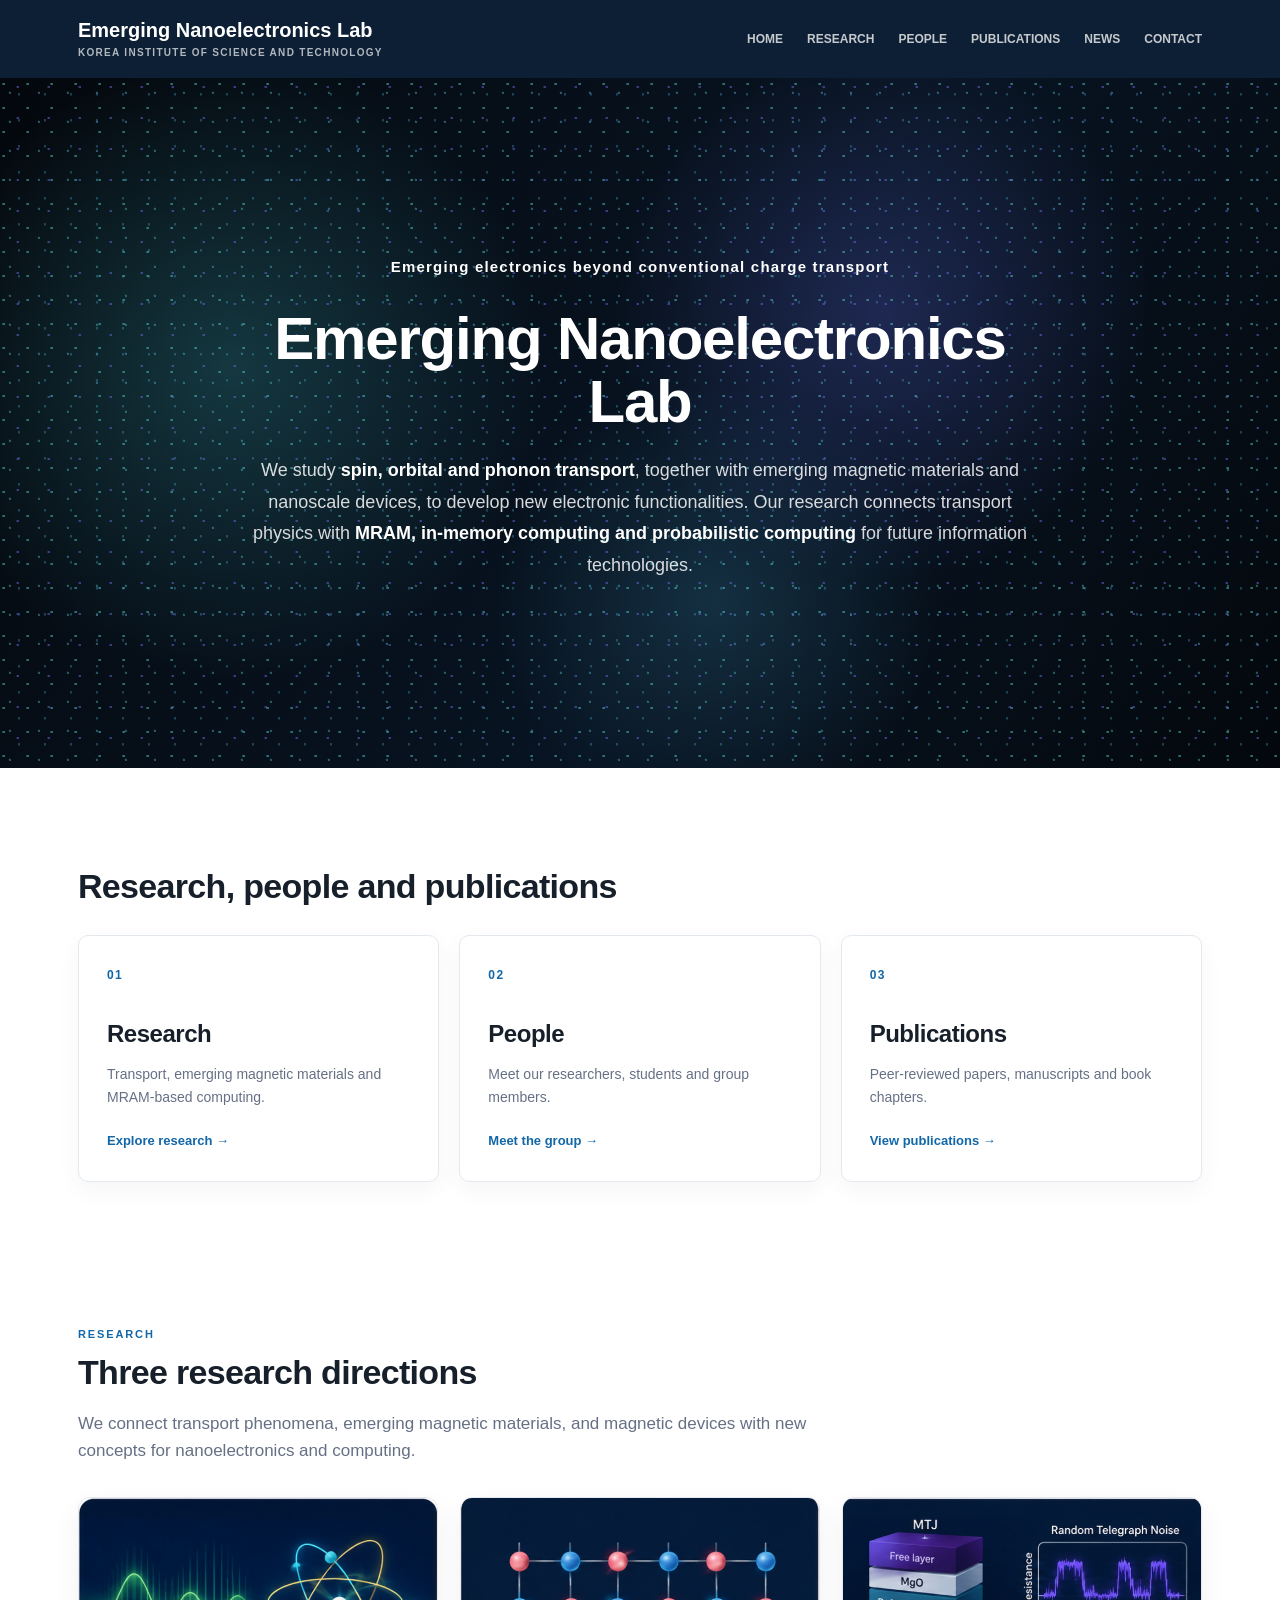
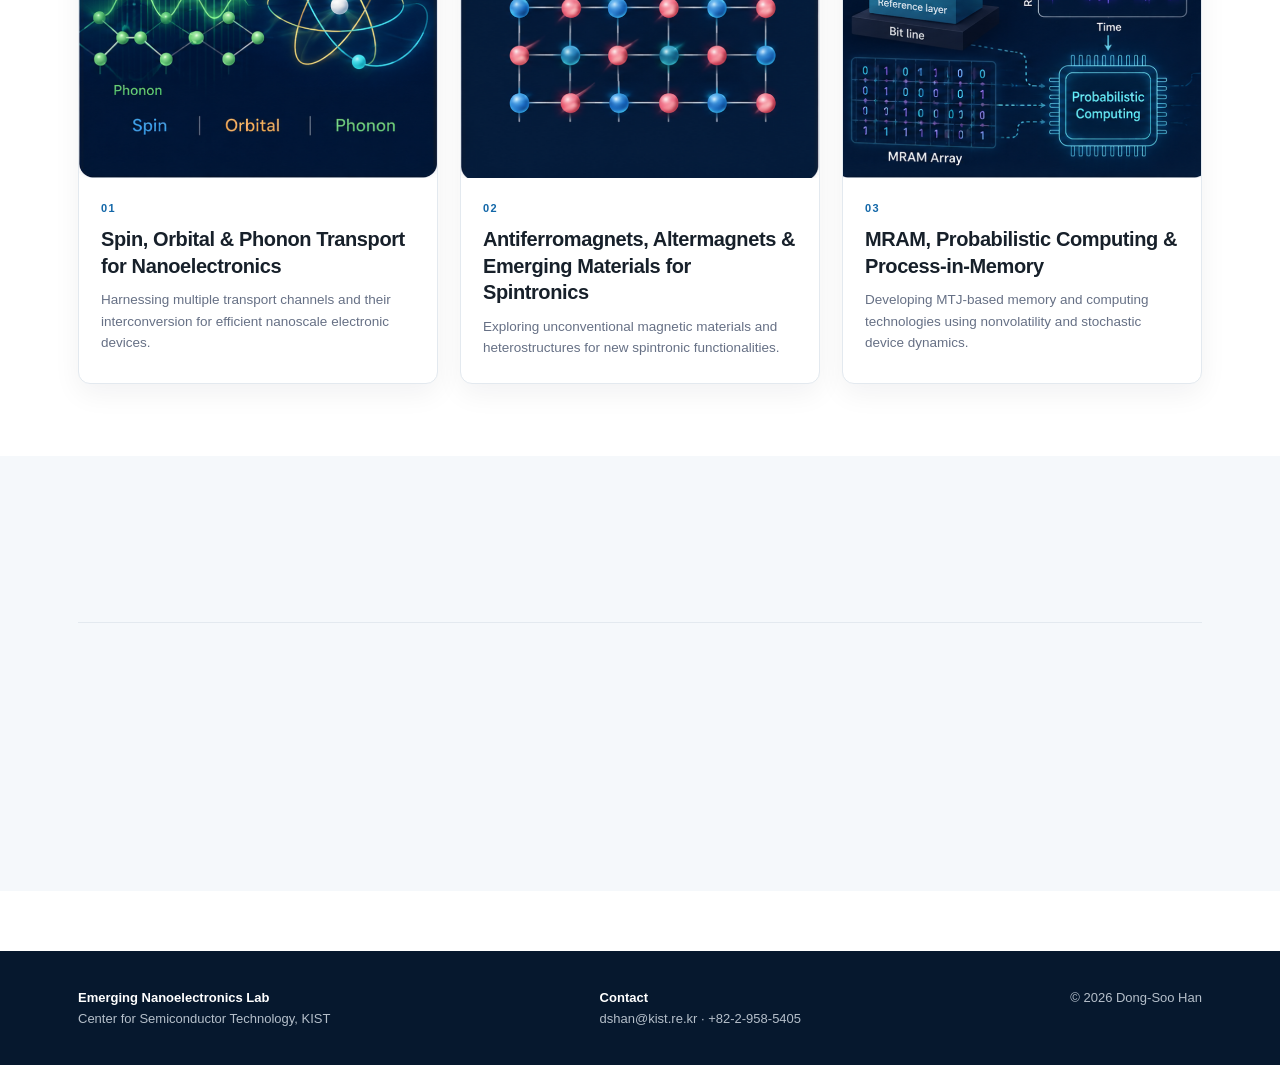
==== index.html @ 276eebc3 "update" ====
<!doctype html>
<html lang="en">

<head>
  <meta charset="utf-8">
  <meta name="viewport" content="width=device-width, initial-scale=1">

  <title>Emerging Nanoelectronics Lab | KIST</title>

  <link rel="stylesheet" href="./style.css">

  <style>
    .research-highlights {
      background: #ffffff;
    }

    .research-highlight-grid {
      display: grid;
      grid-template-columns: repeat(3, minmax(0, 1fr));
      gap: 22px;
      margin-top: 32px;
    }

    .research-highlight-card {
      display: block;
      overflow: hidden;
      color: inherit;
      text-decoration: none;
      background: #ffffff;
      border: 1px solid var(--line, #e3e9ef);
      border-radius: 12px;
      box-shadow: 0 10px 28px rgba(15, 23, 42, .055);
      transition:
        transform .25s ease,
        box-shadow .25s ease;
    }

    .research-highlight-card:hover {
      transform: translateY(-5px);
      box-shadow: 0 16px 34px rgba(15, 23, 42, .09);
    }

    .research-highlight-card img {
      display: block;
      width: 100%;
      aspect-ratio: 1.28 / 1;
      object-fit: cover;
      background: #0d2946;
    }

    .research-highlight-body {
      padding: 22px 22px 24px;
    }

    .research-highlight-number {
      margin-bottom: 9px;
      color: var(--blue, #1267a8);
      font-size: 11px;
      font-weight: 900;
      letter-spacing: .12em;
    }

    .research-highlight-body h3 {
      margin: 0 0 10px;
      font-size: 20px;
      line-height: 1.32;
    }

    .research-highlight-body p {
      margin: 0;
      color: var(--muted, #667085);
      font-size: 13.5px;
      line-height: 1.6;
    }

    @media (max-width: 900px) {
      .research-highlight-grid {
        grid-template-columns: 1fr;
      }

      .research-highlight-card img {
        aspect-ratio: 1.7 / 1;
      }
    }
  </style>

</head>

<body>

<header class="site-header">
  <nav class="nav">
    <a class="brand" href="index.html">
      Emerging Nanoelectronics Lab
      <small>Korea Institute of Science and Technology</small>
    </a>

    <div class="menu">
      <a href="index.html">HOME</a>
      <a href="research.html">RESEARCH</a>
      <a href="people.html">PEOPLE</a>
      <a href="publications.html">PUBLICATIONS</a>
      <a href="news.html">NEWS</a>
      <a href="mailto:dshan@kist.re.kr">CONTACT</a>
    </div>
  </nav>
</header>

  <section class="home-hero">
    <div class="hero-particles"></div>

    <div class="hero-content reveal">
      <div class="hero-eyebrow">
        Emerging electronics beyond conventional charge transport
      </div>

      <h1>
        Emerging Nanoelectronics Lab
      </h1>

      <p class="hero-intro">
        We study <strong>spin, orbital and phonon transport</strong>,
        together with emerging magnetic materials and nanoscale devices,
        to develop new electronic functionalities.
        Our research connects transport physics with
        <strong>MRAM, in-memory computing and probabilistic computing</strong>
        for future information technologies.
      </p>
    </div>
  </section>

  <section class="quick-links">
    <div class="container section">

      <div class="kicker reveal">
        Explore the Lab
      </div>

      <h2 class="reveal">
        Research, people and publications
      </h2>

      <div class="quick-grid">

        <a class="quick-card reveal" href="research.html">
          <div class="quick-number">01</div>

          <h3>Research</h3>

          <p>
            Transport, emerging magnetic materials and MRAM-based computing.
          </p>

          <div class="quick-arrow">
            Explore research →
          </div>
        </a>

        <a class="quick-card reveal" href="people.html">
          <div class="quick-number">02</div>

          <h3>People</h3>

          <p>
            Meet our researchers, students and group members.
          </p>

          <div class="quick-arrow">
            Meet the group →
          </div>
        </a>

        <a class="quick-card reveal" href="publications.html">
          <div class="quick-number">03</div>

          <h3>Publications</h3>

          <p>
            Peer-reviewed papers, manuscripts and book chapters.
          </p>

          <div class="quick-arrow">
            View publications →
          </div>
        </a>

      </div>
    </div>
  </section>


  <!-- =========================================================
       Research Highlights
       ========================================================= -->

  <section class="research-highlights">

    <div class="container section">

      <div class="kicker reveal">
        Research
      </div>

      <h2 class="reveal">
        Three research directions
      </h2>

      <p class="lead reveal">
        We connect transport phenomena, emerging magnetic materials,
        and magnetic devices with new concepts for nanoelectronics and computing.
      </p>

      <div class="research-highlight-grid">

        <a
          class="research-highlight-card reveal"
          href="research.html#transport"
        >
          <img
            src="./Images/Research/transport.png"
            alt="Spin, orbital and phonon transport for nanoelectronics"
          >

          <div class="research-highlight-body">
            <div class="research-highlight-number">01</div>

            <h3>
              Spin, Orbital & Phonon Transport for Nanoelectronics
            </h3>

            <p>
              Harnessing multiple transport channels and their interconversion
              for efficient nanoscale electronic devices.
            </p>
          </div>
        </a>

        <a
          class="research-highlight-card reveal"
          href="research.html#materials"
        >
          <img
            src="./Images/Research/emerging_materials.png"
            alt="Antiferromagnets, altermagnets and emerging materials for spintronics"
          >

          <div class="research-highlight-body">
            <div class="research-highlight-number">02</div>

            <h3>
              Antiferromagnets, Altermagnets & Emerging Materials for Spintronics
            </h3>

            <p>
              Exploring unconventional magnetic materials and heterostructures
              for new spintronic functionalities.
            </p>
          </div>
        </a>

        <a
          class="research-highlight-card reveal"
          href="research.html#computing"
        >
          <img
            src="./Images/Research/mram_computing.png"
            alt="MRAM, probabilistic computing and process-in-memory"
          >

          <div class="research-highlight-body">
            <div class="research-highlight-number">03</div>

            <h3>
              MRAM, Probabilistic Computing & Process-in-Memory
            </h3>

            <p>
              Developing MTJ-based memory and computing technologies
              using nonvolatility and stochastic device dynamics.
            </p>
          </div>
        </a>

      </div>

    </div>

  </section>


  <section class="news-section">
    <div class="container section">

      <div class="kicker reveal">
        News
      </div>

      <h2 class="reveal">
        Latest updates
      </h2>

      <div class="news-list">

        <article class="news-item reveal">
          <div class="news-date">2026</div>

          <div>
            <h3 class="news-title">
              Emerging Nanoelectronics Lab website launched
            </h3>

            <div class="news-text">
              A new website for our research group is now online.
            </div>
          </div>
        </article>

        <article class="news-item reveal">
          <div class="news-date">ADD DATE</div>

          <div>
            <h3 class="news-title">
              Add your latest publication or group news here
            </h3>

            <div class="news-text">
              This section can be updated manually as new papers,
              awards or group activities are announced.
            </div>
          </div>
        </article>

      </div>
    </div>
  </section>

<footer class="footer">
  <div class="footer-inner">
    <div>
      <strong>Emerging Nanoelectronics Lab</strong><br>
      Center for Semiconductor Technology, KIST
    </div>

    <div>
      <strong>Contact</strong><br>
      dshan@kist.re.kr · +82-2-958-5405
    </div>

    <div>© 2026 Dong-Soo Han</div>
  </div>
</footer>

<script>
  const revealElements = document.querySelectorAll(".reveal");

  const revealObserver = new IntersectionObserver(
    function(entries, observer) {
      entries.forEach(function(entry) {
        if (entry.isIntersecting) {
          entry.target.classList.add("is-visible");
          observer.unobserve(entry.target);
        }
      });
    },
    {
      threshold: 0.12,
      rootMargin: "0px 0px -45px 0px"
    }
  );

  revealElements.forEach(function(element) {
    revealObserver.observe(element);
  });
</script>

</body>
</html>
---- style.css ----
:root {
  --navy: #06182e;
  --navy2: #0c355f;
  --blue: #1267a8;
  --cyan: #6bc3cf;
  --ink: #17202a;
  --muted: #667085;
  --line: #e3e9ef;
  --soft: #f5f8fb;
  --panel: #0a1624;
  --panel2: #0d1d2e;
  --panel-line: rgba(255,255,255,.25);
  --max: 1180px;
}

* { box-sizing: border-box; }

html { scroll-behavior: smooth; }

body {
  margin: 0;
  font-family: Arial, Helvetica, sans-serif;
  color: var(--ink);
  background: #fff;
  line-height: 1.62;
}

a {
  color: inherit;
  text-decoration: none;
}

img {
  max-width: 100%;
}

.site-header {
  position: sticky;
  top: 0;
  z-index: 100;
  color: #fff;
  background: rgba(6,24,46,.97);
}

.nav {
  max-width: var(--max);
  min-height: 78px;
  margin: 0 auto;
  padding: 0 28px;
  display: flex;
  align-items: center;
  justify-content: space-between;
  gap: 30px;
}

.brand {
  font-size: 20px;
  font-weight: 800;
  line-height: 1.15;
}

.brand small {
  display: block;
  margin-top: 5px;
  font-size: 10px;
  font-weight: 600;
  letter-spacing: .13em;
  text-transform: uppercase;
  opacity: .68;
}

.menu {
  display: flex;
  gap: 24px;
  font-size: 12px;
  font-weight: 800;
}

.menu a {
  padding: 28px 0 24px;
  opacity: .76;
  border-bottom: 3px solid transparent;
}

.menu a:hover,
.menu a.active {
  opacity: 1;
  border-bottom-color: #fff;
}

.container {
  max-width: var(--max);
  margin: 0 auto;
  padding-left: 28px;
  padding-right: 28px;
}

.section {
  padding-top: 72px;
  padding-bottom: 72px;
}

.page-head {
  background: linear-gradient(115deg, #f8fafc, #edf5fa);
  border-bottom: 1px solid var(--line);
}

.page-head .container {
  padding-top: 45px;
  padding-bottom: 45px;
}

.page-head h1 {
  margin: 5px 0 0;
  font-size: 42px;
}

.breadcrumb {
  color: var(--muted);
  font-size: 12px;
}

.kicker {
  color: var(--blue);
  font-size: 11px;
  font-weight: 900;
  letter-spacing: .17em;
  text-transform: uppercase;
}

h1, h2, h3 {
  letter-spacing: -.02em;
}

h2 {
  margin: 8px 0 12px;
  font-size: 34px;
  line-height: 1.2;
}

.lead {
  max-width: 800px;
  color: var(--muted);
  font-size: 17px;
}

/* Home hero */
.home-hero {
  position: relative;
  min-height: 690px;
  overflow: hidden;
  display: flex;
  align-items: center;
  color: #fff;
  background:
    radial-gradient(circle at 18% 42%, rgba(66,183,189,.25), transparent 28%),
    radial-gradient(circle at 69% 34%, rgba(89,94,207,.28), transparent 27%),
    radial-gradient(circle at 56% 76%, rgba(63,146,180,.22), transparent 25%),
    linear-gradient(120deg, #04080d, #081422 58%, #04080d);
}

.hero-particles {
  position: absolute;
  inset: 0;
  opacity: .6;
  background-image:
    radial-gradient(circle at 15% 25%, rgba(87,218,213,.8) 0 1px, transparent 1.5px),
    radial-gradient(circle at 34% 51%, rgba(92,200,224,.65) 0 1px, transparent 1.5px),
    radial-gradient(circle at 57% 29%, rgba(115,117,255,.75) 0 1px, transparent 1.5px),
    radial-gradient(circle at 73% 63%, rgba(78,171,219,.55) 0 1px, transparent 1.5px);
  background-size: 24px 24px, 29px 29px, 31px 31px, 26px 26px;
}

.hero-content {
  position: relative;
  z-index: 2;
  max-width: 840px;
  margin: 0 auto;
  padding: 110px 28px 120px;
  text-align: center;
}

.hero-eyebrow {
  margin-bottom: 28px;
  font-size: 15px;
  font-weight: 700;
  letter-spacing: .08em;
}

.home-hero h1 {
  margin: 0 0 22px;
  font-size: 60px;
  line-height: 1.05;
}

.hero-intro {
  max-width: 780px;
  margin: 0 auto;
  color: rgba(255,255,255,.84);
  font-size: 18px;
  line-height: 1.75;
}

.hero-intro strong {
  color: #fff;
}

/* Quick links */
.quick-links {
  background: #fff;
}

.quick-grid {
  display: grid;
  grid-template-columns: repeat(3, minmax(0,1fr));
  gap: 20px;
  margin-top: 28px;
}

.quick-card {
  min-height: 200px;
  padding: 30px 28px;
  background: #fff;
  border: 1px solid var(--line);
  border-radius: 10px;
  box-shadow: 0 8px 24px rgba(15,23,42,.045);
  transition: transform .25s ease, box-shadow .25s ease, border-color .25s ease;
}

.quick-card:hover {
  transform: translateY(-5px);
  border-color: #cbd9e5;
  box-shadow: 0 14px 30px rgba(15,23,42,.08);
}

.quick-number {
  margin-bottom: 30px;
  color: var(--blue);
  font-size: 12px;
  font-weight: 900;
  letter-spacing: .12em;
}

.quick-card h3 {
  margin: 0 0 9px;
  font-size: 24px;
}

.quick-card p {
  margin: 0;
  color: var(--muted);
  font-size: 14px;
}

.quick-arrow {
  margin-top: 22px;
  color: var(--blue);
  font-size: 13px;
  font-weight: 800;
}

/* News */
.news-section {
  background: var(--soft);
}

.news-list {
  margin-top: 28px;
  border-top: 1px solid var(--line);
}

.news-item {
  padding: 22px 0;
  display: grid;
  grid-template-columns: 120px 1fr;
  gap: 24px;
  border-bottom: 1px solid var(--line);
}

.news-date {
  color: var(--blue);
  font-size: 12px;
  font-weight: 800;
}

.news-title {
  margin: 0;
  font-size: 17px;
  font-weight: 700;
}

.news-text {
  margin-top: 4px;
  color: var(--muted);
  font-size: 13px;
}

/* Reveal */
.reveal {
  opacity: 0;
  transform: translateY(30px);
  transition: opacity .7s ease, transform .7s ease;
}

.reveal.is-visible {
  opacity: 1;
  transform: translateY(0);
}

/* Research themes */
.research-overview {
  display: grid;
  grid-template-columns: repeat(3, minmax(0,1fr));
  gap: 22px;
  margin-top: 36px;
}

.research-theme {
  overflow: hidden;
  background: #fff;
  border: 1px solid var(--line);
  border-radius: 12px;
  box-shadow: 0 10px 28px rgba(15,23,42,.05);
}

.research-theme-visual {
  height: 190px;
  background: #0f2a46;
}

.research-theme-visual svg {
  width: 100%;
  height: 100%;
  display: block;
}

.research-theme-body {
  padding: 25px 24px 27px;
}

.research-theme-body h3 {
  margin: 4px 0 10px;
  font-size: 22px;
  line-height: 1.28;
}

.research-theme-body p {
  margin: 0;
  color: var(--muted);
  font-size: 14px;
}

.theme-points {
  margin-top: 17px;
  padding-left: 18px;
  color: #3f4c59;
  font-size: 13px;
}

.theme-points li + li {
  margin-top: 5px;
}

/* PI */
.pi {
  display: grid;
  grid-template-columns: 285px 1fr;
  gap: 52px;
  align-items: start;
}

.pi-photo {
  width: 285px;
  height: 356px;
  object-fit: cover;
  object-position: center top;
  border: 1px solid var(--line);
  border-radius: 7px;
  box-shadow: 0 12px 30px rgba(17,24,39,.08);
}

.pi h2 {
  margin-top: 4px;
  margin-bottom: 10px;
  font-size: 37px;
}

.pi-contact {
  color: var(--muted);
  font-size: 14px;
}

.profile-links {
  margin: 16px 0 24px;
  display: flex;
  flex-wrap: wrap;
  gap: 9px;
}

.profile-link {
  padding: 7px 11px;
  color: var(--blue);
  font-size: 12px;
  font-weight: 800;
  border: 1px solid #d7e1ea;
  border-radius: 6px;
}

.orcid-dot {
  display: inline-flex;
  width: 19px;
  height: 19px;
  margin-right: 6px;
  align-items: center;
  justify-content: center;
  color: #fff;
  font-size: 10px;
  background: #a6ce39;
  border-radius: 50%;
}

.cv-row {
  display: grid;
  grid-template-columns: 132px 1fr;
  gap: 15px;
  padding: 9px 0;
  font-size: 14px;
  border-bottom: 1px solid var(--line);
}

/* Members */
.members-dark {
  color: #fff;
  background: var(--panel);
}

.members-dark.alt {
  background: var(--panel2);
}

.members-dark .kicker {
  color: #81d0db;
}

.members-dark h2 {
  color: #fff;
}

.member-grid {
  display: grid;
  grid-template-columns: repeat(2, minmax(0,1fr));
  column-gap: 40px;
  row-gap: 0;
  margin-top: 24px;
}

.member-row {
  min-height: 240px;
  padding: 28px 0;
  display: grid;
  grid-template-columns: 132px 1fr;
  gap: 24px;
  align-items: start;
  border-top: 1px dotted var(--panel-line);
}

.member-photo {
  width: 120px;
  height: 120px;
  object-fit: cover;
  object-position: center top;
  background: #1d2834;
  border-radius: 50%;
}

.member-badge {
  display: inline-block;
  margin-bottom: 7px;
  padding: 3px 9px;
  color: #fff;
  font-size: 11px;
  font-weight: 800;
  background: #5d6670;
}

.member-name {
  margin: 0 0 5px;
  color: #fff;
  font-size: 21px;
}

.member-role {
  margin-bottom: 10px;
  color: #c7d5e1;
  font-size: 12.5px;
}

.member-history {
  margin-bottom: 10px;
  color: #b9c8d5;
  font-size: 11.8px;
  line-height: 1.5;
}

.member-history div + div {
  margin-top: 4px;
}

.member-email {
  margin-bottom: 9px;
  color: #fff;
  font-size: 12px;
  font-weight: 700;
  word-break: break-word;
}

.member-interest {
  color: #9fd0dc;
  font-size: 12.5px;
  line-height: 1.45;
}

/* Alumni */
.alumni-grid {
  display: grid;
  grid-template-columns: repeat(2, minmax(0,1fr));
  gap: 14px;
  margin-top: 24px;
}

.alumni-card {
  padding: 17px 18px;
  border: 1px solid var(--line);
  border-left: 4px solid var(--navy);
  border-radius: 6px;
}

.alumni-card h3 {
  margin: 0 0 5px;
  font-size: 17px;
}

.alumni-card p {
  margin: 2px 0;
  color: var(--muted);
  font-size: 12.5px;
}

/* Publications */
.pub-tabs {
  display: flex;
  flex-wrap: wrap;
  gap: 8px;
  margin: 24px 0;
}

.pub-tab {
  padding: 10px 14px;
  font-weight: 800;
  background: #fff;
  border: 1px solid #d4dfe8;
  border-radius: 6px;
  cursor: pointer;
}

.pub-tab.active {
  color: #fff;
  background: var(--navy);
}

.pub-panel {
  display: none;
}

.pub-panel.active {
  display: block;
}

.pub-shell {
  overflow: hidden;
  border: 1px solid var(--line);
  border-radius: 10px;
}

.pub-bar {
  padding: 12px 15px;
  display: flex;
  justify-content: space-between;
  gap: 20px;
  background: #f7f9fb;
  border-bottom: 1px solid var(--line);
}

.pub-frame {
  width: 100%;
  height: 1100px;
  border: 0;
}

/* Footer */
.footer {
  margin-top: 60px;
  color: #b5bfca;
  background: #06182e;
}

.footer-inner {
  max-width: var(--max);
  margin: 0 auto;
  padding: 36px 28px;
  display: flex;
  justify-content: space-between;
  flex-wrap: wrap;
  gap: 25px;
  font-size: 13px;
}

.footer strong {
  color: #fff;
}

@media (max-width: 950px) {
  .menu {
    display: none;
  }

  .quick-grid,
  .research-overview,
  .member-grid,
  .alumni-grid {
    grid-template-columns: 1fr;
  }

  .pi {
    grid-template-columns: 1fr;
  }
}

@media (max-width: 600px) {
  .home-hero h1 {
    font-size: 42px;
  }

  .hero-intro {
    font-size: 16px;
  }

  .news-item {
    grid-template-columns: 1fr;
    gap: 5px;
  }

  .member-row {
    grid-template-columns: 96px 1fr;
    gap: 18px;
  }

  .member-photo {
    width: 90px;
    height: 90px;
  }
}

@media (prefers-reduced-motion: reduce) {
  .reveal {
    opacity: 1;
    transform: none;
    transition: none;
  }
}
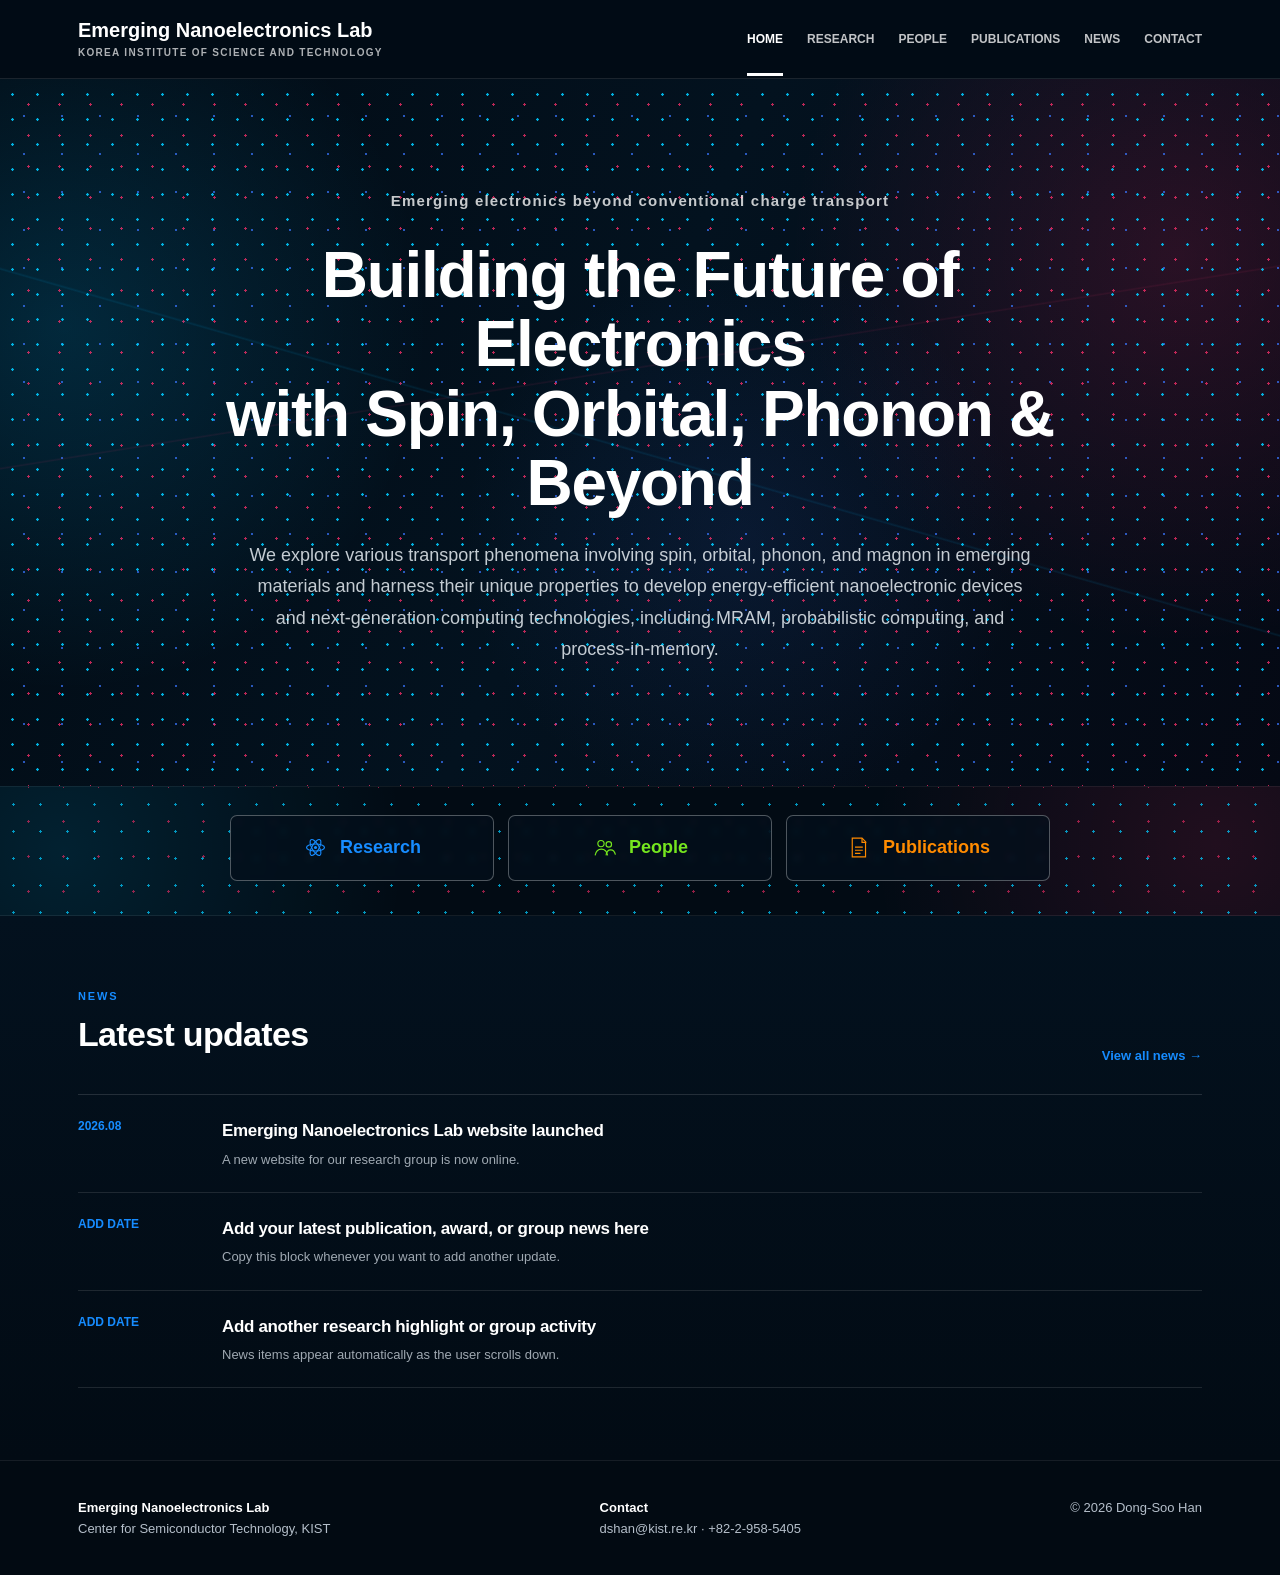
==== commit 51873eb0: "update" ====
--- a/index.html
+++ b/index.html
@@ -7,304 +7,911 @@
 
   <title>Emerging Nanoelectronics Lab | KIST</title>
 
-  <link rel="stylesheet" href="./style.css">
-
   <style>
-    .research-highlights {
+    :root {
+      --navy: #06182e;
+      --blue: #1267a8;
+      --green: #79c93e;
+      --orange: #f39a21;
+      --ink: #17202a;
+      --muted: #667085;
+      --line: #e3e9ef;
+      --soft: #f5f8fb;
+      --max: 1180px;
+    }
+
+    * {
+      box-sizing: border-box;
+    }
+
+    html {
+      scroll-behavior: smooth;
+    }
+
+    body {
+      margin: 0;
+      font-family: Arial, Helvetica, sans-serif;
+      color: var(--ink);
       background: #ffffff;
-    }
-
-    .research-highlight-grid {
+      line-height: 1.62;
+    }
+
+    a {
+      color: inherit;
+      text-decoration: none;
+    }
+
+    .container {
+      max-width: var(--max);
+      margin: 0 auto;
+      padding-left: 28px;
+      padding-right: 28px;
+    }
+
+    .section {
+      padding-top: 72px;
+      padding-bottom: 72px;
+    }
+
+    .kicker {
+      color: var(--blue);
+      font-size: 11px;
+      font-weight: 900;
+      letter-spacing: .17em;
+      text-transform: uppercase;
+    }
+
+    h1,
+    h2,
+    h3 {
+      letter-spacing: -.02em;
+    }
+
+    h2 {
+      margin: 8px 0 12px;
+      font-size: 34px;
+      line-height: 1.2;
+    }
+
+    /* =========================================================
+       Header
+       ========================================================= */
+
+    .site-header {
+      position: sticky;
+      top: 0;
+      z-index: 100;
+
+      color: #ffffff;
+      background: rgba(6, 24, 46, .97);
+      border-bottom: 1px solid rgba(255, 255, 255, .08);
+      backdrop-filter: blur(10px);
+    }
+
+    .nav {
+      max-width: var(--max);
+      min-height: 78px;
+      margin: 0 auto;
+      padding: 0 28px;
+
+      display: flex;
+      align-items: center;
+      justify-content: space-between;
+      gap: 30px;
+    }
+
+    .brand {
+      font-size: 20px;
+      font-weight: 800;
+      line-height: 1.15;
+    }
+
+    .brand small {
+      display: block;
+      margin-top: 5px;
+
+      font-size: 10px;
+      font-weight: 600;
+      letter-spacing: .13em;
+      text-transform: uppercase;
+      opacity: .68;
+    }
+
+    .menu {
+      display: flex;
+      gap: 24px;
+
+      font-size: 12px;
+      font-weight: 800;
+    }
+
+    .menu a {
+      padding: 28px 0 24px;
+
+      opacity: .76;
+      border-bottom: 3px solid transparent;
+    }
+
+    .menu a:hover,
+    .menu a.active {
+      opacity: 1;
+      border-bottom-color: #ffffff;
+    }
+
+    /* =========================================================
+       Hero
+       ========================================================= */
+
+    .home-hero {
+      position: relative;
+      min-height: 690px;
+      overflow: hidden;
+
+      display: flex;
+      align-items: center;
+
+      color: #ffffff;
+
+      background:
+        radial-gradient(
+          circle at 18% 42%,
+          rgba(66, 183, 189, .25),
+          transparent 28%
+        ),
+        radial-gradient(
+          circle at 69% 34%,
+          rgba(89, 94, 207, .28),
+          transparent 27%
+        ),
+        radial-gradient(
+          circle at 56% 76%,
+          rgba(63, 146, 180, .22),
+          transparent 25%
+        ),
+        linear-gradient(
+          120deg,
+          #04080d,
+          #081422 58%,
+          #04080d
+        );
+    }
+
+    .hero-particles {
+      position: absolute;
+      inset: 0;
+
+      opacity: .6;
+
+      background-image:
+        radial-gradient(
+          circle at 15% 25%,
+          rgba(87, 218, 213, .8) 0 1px,
+          transparent 1.5px
+        ),
+        radial-gradient(
+          circle at 34% 51%,
+          rgba(92, 200, 224, .65) 0 1px,
+          transparent 1.5px
+        ),
+        radial-gradient(
+          circle at 57% 29%,
+          rgba(115, 117, 255, .75) 0 1px,
+          transparent 1.5px
+        ),
+        radial-gradient(
+          circle at 73% 63%,
+          rgba(78, 171, 219, .55) 0 1px,
+          transparent 1.5px
+        );
+
+      background-size:
+        24px 24px,
+        29px 29px,
+        31px 31px,
+        26px 26px;
+    }
+
+    .hero-content {
+      position: relative;
+      z-index: 2;
+
+      max-width: 900px;
+      margin: 0 auto;
+      padding: 110px 28px 120px;
+
+      text-align: center;
+    }
+
+    .hero-eyebrow {
+      margin-bottom: 28px;
+
+      font-size: 15px;
+      font-weight: 700;
+      letter-spacing: .08em;
+    }
+
+    .home-hero h1 {
+      max-width: 900px;
+      margin: 0 auto 22px;
+
+      font-size: clamp(42px, 5vw, 64px);
+      line-height: 1.08;
+    }
+
+    .hero-intro {
+      max-width: 800px;
+      margin: 0 auto;
+
+      color: rgba(255, 255, 255, .84);
+
+      font-size: 18px;
+      line-height: 1.75;
+    }
+
+    .hero-intro strong {
+      color: #ffffff;
+    }
+
+    /* =========================================================
+       Research / People / Publications
+       ========================================================= */
+
+    .quick-links {
+      background: #ffffff;
+      padding: 30px 0;
+    }
+
+    .quick-grid {
       display: grid;
       grid-template-columns: repeat(3, minmax(0, 1fr));
-      gap: 22px;
-      margin-top: 32px;
-    }
-
-    .research-highlight-card {
-      display: block;
+      gap: 14px;
+    }
+
+    .quick-card {
+      min-height: 72px;
+      padding: 0 26px;
+
+      display: flex;
+      align-items: center;
+      justify-content: center;
+      gap: 12px;
+
+      background: #ffffff;
+      border: 1px solid var(--line);
+      border-radius: 7px;
+
+      font-size: 18px;
+      font-weight: 800;
+
+      transition:
+        transform .22s ease,
+        box-shadow .22s ease,
+        border-color .22s ease;
+    }
+
+    .quick-card:hover {
+      transform: translateY(-3px);
+      border-color: #c5d4e1;
+      box-shadow: 0 9px 22px rgba(15, 23, 42, .07);
+    }
+
+    .quick-icon {
+      width: 25px;
+      height: 25px;
+      flex: 0 0 auto;
+    }
+
+    .quick-card.research {
+      color: #1976d2;
+    }
+
+    .quick-card.people {
+      color: #62b526;
+    }
+
+    .quick-card.publications {
+      color: #ef8500;
+    }
+
+    /* =========================================================
+       News
+       ========================================================= */
+
+    .news-section {
+      background: var(--soft);
+    }
+
+    .news-head {
+      display: flex;
+      align-items: end;
+      justify-content: space-between;
+      gap: 24px;
+    }
+
+    .news-more {
+      color: var(--blue);
+
+      font-size: 13px;
+      font-weight: 800;
+    }
+
+    .news-list {
+      margin-top: 28px;
+
+      border-top: 1px solid var(--line);
+    }
+
+    .news-item {
+      padding: 22px 0;
+
+      display: grid;
+      grid-template-columns: 120px 1fr;
+      gap: 24px;
+
+      border-bottom: 1px solid var(--line);
+    }
+
+    .news-date {
+      color: var(--blue);
+
+      font-size: 12px;
+      font-weight: 800;
+    }
+
+    .news-title {
+      margin: 0;
+
+      font-size: 17px;
+      font-weight: 700;
+    }
+
+    .news-text {
+      margin-top: 4px;
+
+      color: var(--muted);
+      font-size: 13px;
+    }
+
+    /* =========================================================
+       Scroll reveal
+       ========================================================= */
+
+    .reveal {
+      opacity: 0;
+      transform: translateY(34px);
+
+      transition:
+        opacity .75s ease,
+        transform .75s cubic-bezier(.22, 1, .36, 1);
+    }
+
+    .reveal.is-visible {
+      opacity: 1;
+      transform: translateY(0);
+    }
+
+    .delay-1 {
+      transition-delay: .08s;
+    }
+
+    .delay-2 {
+      transition-delay: .16s;
+    }
+
+    .delay-3 {
+      transition-delay: .24s;
+    }
+
+    /* =========================================================
+       Footer
+       ========================================================= */
+
+    .footer {
+      color: #b5bfca;
+      background: #06182e;
+    }
+
+    .footer-inner {
+      max-width: var(--max);
+      margin: 0 auto;
+      padding: 36px 28px;
+
+      display: flex;
+      justify-content: space-between;
+      flex-wrap: wrap;
+      gap: 25px;
+
+      font-size: 13px;
+    }
+
+    .footer strong {
+      color: #ffffff;
+    }
+
+    /* =========================================================
+       Responsive
+       ========================================================= */
+
+    @media (max-width: 900px) {
+      .menu {
+        display: none;
+      }
+
+      .quick-grid {
+        grid-template-columns: repeat(3, minmax(0, 1fr));
+        gap: 8px;
+      }
+
+      .quick-card {
+        min-height: 62px;
+        padding: 0 8px;
+        gap: 7px;
+        font-size: 14px;
+      }
+
+      .quick-icon {
+        width: 20px;
+        height: 20px;
+      }
+    }
+
+    @media (max-width: 600px) {
+      .home-hero {
+        min-height: 640px;
+      }
+
+      .home-hero h1 {
+        font-size: 42px;
+      }
+
+      .hero-intro {
+        font-size: 16px;
+      }
+
+      .news-head {
+        align-items: start;
+        flex-direction: column;
+      }
+
+      .news-item {
+        grid-template-columns: 1fr;
+        gap: 5px;
+      }
+    }
+
+    @media (prefers-reduced-motion: reduce) {
+      .reveal {
+        opacity: 1;
+        transform: none;
+        transition: none;
+      }
+    }
+
+    /* =========================================================
+       Dark / cyber index palette
+       ========================================================= */
+
+    body {
+      background: #020b14;
+    }
+
+    .site-header {
+      background: rgba(2, 12, 22, .97);
+      border-bottom: 1px solid rgba(255, 255, 255, .10);
+    }
+
+    .home-hero {
+      min-height: 620px;
+      background:
+        radial-gradient(circle at 5% 35%, rgba(0, 188, 255, .16), transparent 28%),
+        radial-gradient(circle at 92% 25%, rgba(255, 40, 105, .15), transparent 30%),
+        radial-gradient(circle at 58% 65%, rgba(48, 88, 190, .13), transparent 32%),
+        linear-gradient(115deg, #020b14 0%, #03121f 48%, #050914 100%);
+    }
+
+    .hero-particles {
+      opacity: .95;
+      background-image:
+        radial-gradient(circle, rgba(0, 203, 255, .92) 0 1.25px, transparent 1.45px),
+        radial-gradient(circle, rgba(255, 48, 107, .78) 0 1.1px, transparent 1.35px),
+        radial-gradient(circle, rgba(57, 118, 255, .75) 0 1.05px, transparent 1.3px);
+      background-size:
+        25px 25px,
+        31px 31px,
+        38px 38px;
+      background-position:
+        0 3px,
+        13px 10px,
+        5px 18px;
+    }
+
+    .home-hero::after {
+      content: "";
+      position: absolute;
+      inset: 0;
+      pointer-events: none;
+      opacity: .48;
+      background:
+        linear-gradient(16deg, transparent 48%, rgba(0, 184, 255, .22) 48.15%, transparent 48.35%),
+        linear-gradient(-9deg, transparent 57%, rgba(255, 52, 112, .18) 57.15%, transparent 57.35%);
+    }
+
+    .hero-content {
+      z-index: 3;
+    }
+
+    .hero-eyebrow {
+      color: rgba(255, 255, 255, .78);
+    }
+
+    .hero-intro {
+      color: rgba(239, 245, 250, .82);
+    }
+
+    .quick-links {
+      position: relative;
       overflow: hidden;
-      color: inherit;
-      text-decoration: none;
-      background: #ffffff;
-      border: 1px solid var(--line, #e3e9ef);
-      border-radius: 12px;
-      box-shadow: 0 10px 28px rgba(15, 23, 42, .055);
-      transition:
-        transform .25s ease,
-        box-shadow .25s ease;
-    }
-
-    .research-highlight-card:hover {
-      transform: translateY(-5px);
-      box-shadow: 0 16px 34px rgba(15, 23, 42, .09);
-    }
-
-    .research-highlight-card img {
-      display: block;
-      width: 100%;
-      aspect-ratio: 1.28 / 1;
-      object-fit: cover;
-      background: #0d2946;
-    }
-
-    .research-highlight-body {
-      padding: 22px 22px 24px;
-    }
-
-    .research-highlight-number {
-      margin-bottom: 9px;
-      color: var(--blue, #1267a8);
-      font-size: 11px;
-      font-weight: 900;
-      letter-spacing: .12em;
-    }
-
-    .research-highlight-body h3 {
-      margin: 0 0 10px;
-      font-size: 20px;
-      line-height: 1.32;
-    }
-
-    .research-highlight-body p {
-      margin: 0;
-      color: var(--muted, #667085);
-      font-size: 13.5px;
-      line-height: 1.6;
-    }
-
-    @media (max-width: 900px) {
-      .research-highlight-grid {
-        grid-template-columns: 1fr;
-      }
-
-      .research-highlight-card img {
-        aspect-ratio: 1.7 / 1;
-      }
-    }
+      padding: 28px 0 34px;
+      background:
+        radial-gradient(circle at 5% 50%, rgba(0, 192, 255, .12), transparent 28%),
+        radial-gradient(circle at 95% 45%, rgba(255, 38, 100, .12), transparent 28%),
+        #020b14;
+      border-top: 1px solid rgba(255, 255, 255, .06);
+      border-bottom: 1px solid rgba(255, 255, 255, .07);
+    }
+
+    .quick-links::before {
+      content: "";
+      position: absolute;
+      inset: 0;
+      pointer-events: none;
+      opacity: .8;
+      background-image:
+        radial-gradient(circle, rgba(0, 203, 255, .9) 0 1px, transparent 1.25px),
+        radial-gradient(circle, rgba(255, 45, 105, .72) 0 1px, transparent 1.2px);
+      background-size: 27px 27px, 35px 35px;
+      background-position: 0 4px, 11px 17px;
+    }
+
+    .quick-grid {
+      position: relative;
+      z-index: 2;
+      max-width: 820px;
+      margin: 0 auto;
+    }
+
+    .quick-card {
+      min-height: 66px;
+      color: #ffffff;
+      background: rgba(3, 16, 28, .74);
+      border: 1px solid rgba(255, 255, 255, .30);
+      box-shadow: none;
+      backdrop-filter: blur(3px);
+    }
+
+    .quick-card:hover {
+      background: rgba(9, 31, 51, .92);
+      border-color: rgba(255, 255, 255, .52);
+      box-shadow: 0 9px 24px rgba(0, 0, 0, .24);
+    }
+
+    .quick-card.research {
+      color: #178cff;
+    }
+
+    .quick-card.people {
+      color: #75e61f;
+    }
+
+    .quick-card.publications {
+      color: #ff8b00;
+    }
+
+    .news-section {
+      color: #ffffff;
+      background:
+        linear-gradient(180deg, #03111e 0%, #020b14 100%);
+    }
+
+    .news-section h2,
+    .news-title {
+      color: #ffffff;
+    }
+
+    .news-section .kicker,
+    .news-more,
+    .news-date {
+      color: #168cff;
+    }
+
+    .news-list {
+      border-top-color: rgba(255, 255, 255, .13);
+    }
+
+    .news-item {
+      border-bottom-color: rgba(255, 255, 255, .11);
+    }
+
+    .news-text {
+      color: rgba(226, 235, 243, .70);
+    }
+
+    .footer {
+      border-top: 1px solid rgba(255, 255, 255, .08);
+      background: #020a12;
+    }
+
   </style>
-
 </head>
 
 <body>
 
-<header class="site-header">
-  <nav class="nav">
-    <a class="brand" href="index.html">
-      Emerging Nanoelectronics Lab
-      <small>Korea Institute of Science and Technology</small>
-    </a>
-
-    <div class="menu">
-      <a href="index.html">HOME</a>
-      <a href="research.html">RESEARCH</a>
-      <a href="people.html">PEOPLE</a>
-      <a href="publications.html">PUBLICATIONS</a>
-      <a href="news.html">NEWS</a>
-      <a href="mailto:dshan@kist.re.kr">CONTACT</a>
-    </div>
-  </nav>
-</header>
+  <!-- =======================================================
+       Header
+       ======================================================= -->
+
+  <header class="site-header">
+
+    <nav class="nav">
+
+      <a
+        class="brand"
+        href="index.html"
+      >
+        Emerging Nanoelectronics Lab
+
+        <small>
+          Korea Institute of Science and Technology
+        </small>
+      </a>
+
+      <div class="menu">
+
+        <a
+          class="active"
+          href="index.html"
+        >
+          HOME
+        </a>
+
+        <a href="research.html">
+          RESEARCH
+        </a>
+
+        <a href="people.html">
+          PEOPLE
+        </a>
+
+        <a href="publications.html">
+          PUBLICATIONS
+        </a>
+
+        <a href="news.html">
+          NEWS
+        </a>
+
+        <a href="mailto:dshan@kist.re.kr">
+          CONTACT
+        </a>
+
+      </div>
+
+    </nav>
+
+  </header>
+
+  <!-- =======================================================
+       Hero
+       ======================================================= -->
 
   <section class="home-hero">
+
     <div class="hero-particles"></div>
 
     <div class="hero-content reveal">
+
       <div class="hero-eyebrow">
         Emerging electronics beyond conventional charge transport
       </div>
 
       <h1>
-        Emerging Nanoelectronics Lab
+        Building the Future of Electronics<br>
+        with Spin, Orbital, Phonon & Beyond
       </h1>
 
       <p class="hero-intro">
-        We study <strong>spin, orbital and phonon transport</strong>,
-        together with emerging magnetic materials and nanoscale devices,
-        to develop new electronic functionalities.
-        Our research connects transport physics with
-        <strong>MRAM, in-memory computing and probabilistic computing</strong>
-        for future information technologies.
+        We explore various transport phenomena involving spin, orbital, phonon, and magnon
+        in emerging materials and harness their unique properties to develop energy-efficient
+        nanoelectronic devices and next-generation computing technologies,
+        including MRAM, probabilistic computing, and process-in-memory.
       </p>
+
     </div>
+
   </section>
 
+  <!-- =======================================================
+       Research / People / Publications
+       ======================================================= -->
+
   <section class="quick-links">
+
+    <div class="container">
+
+      <div class="quick-grid">
+
+        <a
+          class="quick-card research reveal delay-1"
+          href="research.html"
+          aria-label="Research"
+        >
+          <svg
+            class="quick-icon"
+            viewBox="0 0 64 64"
+            fill="none"
+            aria-hidden="true"
+          >
+            <ellipse
+              cx="32"
+              cy="32"
+              rx="23"
+              ry="9"
+              stroke="currentColor"
+              stroke-width="3"
+            />
+            <ellipse
+              cx="32"
+              cy="32"
+              rx="23"
+              ry="9"
+              transform="rotate(60 32 32)"
+              stroke="currentColor"
+              stroke-width="3"
+            />
+            <ellipse
+              cx="32"
+              cy="32"
+              rx="23"
+              ry="9"
+              transform="rotate(120 32 32)"
+              stroke="currentColor"
+              stroke-width="3"
+            />
+            <circle
+              cx="32"
+              cy="32"
+              r="4"
+              fill="currentColor"
+            />
+          </svg>
+
+          <span>
+            Research
+          </span>
+        </a>
+
+        <a
+          class="quick-card people reveal delay-2"
+          href="people.html"
+          aria-label="People"
+        >
+          <svg
+            class="quick-icon"
+            viewBox="0 0 64 64"
+            fill="none"
+            aria-hidden="true"
+          >
+            <circle
+              cx="23"
+              cy="22"
+              r="8"
+              stroke="currentColor"
+              stroke-width="3"
+            />
+            <circle
+              cx="43"
+              cy="24"
+              r="7"
+              stroke="currentColor"
+              stroke-width="3"
+            />
+            <path
+              d="M8 52c2-11 8-16 16-16s14 5 16 16"
+              stroke="currentColor"
+              stroke-width="3"
+            />
+            <path
+              d="M36 52c1-9 6-14 12-14s10 4 12 12"
+              stroke="currentColor"
+              stroke-width="3"
+            />
+          </svg>
+
+          <span>
+            People
+          </span>
+        </a>
+
+        <a
+          class="quick-card publications reveal delay-3"
+          href="publications.html"
+          aria-label="Publications"
+        >
+          <svg
+            class="quick-icon"
+            viewBox="0 0 64 64"
+            fill="none"
+            aria-hidden="true"
+          >
+            <path
+              d="M16 8h25l9 9v39H16z"
+              stroke="currentColor"
+              stroke-width="3"
+            />
+            <path
+              d="M41 8v11h11"
+              stroke="currentColor"
+              stroke-width="3"
+            />
+            <path
+              d="M23 31h20M23 39h20M23 47h14"
+              stroke="currentColor"
+              stroke-width="3"
+            />
+          </svg>
+
+          <span>
+            Publications
+          </span>
+        </a>
+
+      </div>
+
+    </div>
+
+  </section>
+
+  <!-- =======================================================
+       News
+       ======================================================= -->
+
+  <section class="news-section">
+
     <div class="container section">
 
-      <div class="kicker reveal">
-        Explore the Lab
+      <div class="news-head reveal">
+
+        <div>
+
+          <div class="kicker">
+            News
+          </div>
+
+          <h2>
+            Latest updates
+          </h2>
+
+        </div>
+
+        <a
+          class="news-more"
+          href="news.html"
+        >
+          View all news →
+        </a>
+
       </div>
 
-      <h2 class="reveal">
-        Research, people and publications
-      </h2>
-
-      <div class="quick-grid">
-
-        <a class="quick-card reveal" href="research.html">
-          <div class="quick-number">01</div>
-
-          <h3>Research</h3>
-
-          <p>
-            Transport, emerging magnetic materials and MRAM-based computing.
-          </p>
-
-          <div class="quick-arrow">
-            Explore research →
+      <div class="news-list">
+
+        <article class="news-item reveal">
+
+          <div class="news-date">
+            2026.08
           </div>
-        </a>
-
-        <a class="quick-card reveal" href="people.html">
-          <div class="quick-number">02</div>
-
-          <h3>People</h3>
-
-          <p>
-            Meet our researchers, students and group members.
-          </p>
-
-          <div class="quick-arrow">
-            Meet the group →
-          </div>
-        </a>
-
-        <a class="quick-card reveal" href="publications.html">
-          <div class="quick-number">03</div>
-
-          <h3>Publications</h3>
-
-          <p>
-            Peer-reviewed papers, manuscripts and book chapters.
-          </p>
-
-          <div class="quick-arrow">
-            View publications →
-          </div>
-        </a>
-
-      </div>
-    </div>
-  </section>
-
-
-  <!-- =========================================================
-       Research Highlights
-       ========================================================= -->
-
-  <section class="research-highlights">
-
-    <div class="container section">
-
-      <div class="kicker reveal">
-        Research
-      </div>
-
-      <h2 class="reveal">
-        Three research directions
-      </h2>
-
-      <p class="lead reveal">
-        We connect transport phenomena, emerging magnetic materials,
-        and magnetic devices with new concepts for nanoelectronics and computing.
-      </p>
-
-      <div class="research-highlight-grid">
-
-        <a
-          class="research-highlight-card reveal"
-          href="research.html#transport"
-        >
-          <img
-            src="./Images/Research/transport.png"
-            alt="Spin, orbital and phonon transport for nanoelectronics"
-          >
-
-          <div class="research-highlight-body">
-            <div class="research-highlight-number">01</div>
-
-            <h3>
-              Spin, Orbital & Phonon Transport for Nanoelectronics
-            </h3>
-
-            <p>
-              Harnessing multiple transport channels and their interconversion
-              for efficient nanoscale electronic devices.
-            </p>
-          </div>
-        </a>
-
-        <a
-          class="research-highlight-card reveal"
-          href="research.html#materials"
-        >
-          <img
-            src="./Images/Research/emerging_materials.png"
-            alt="Antiferromagnets, altermagnets and emerging materials for spintronics"
-          >
-
-          <div class="research-highlight-body">
-            <div class="research-highlight-number">02</div>
-
-            <h3>
-              Antiferromagnets, Altermagnets & Emerging Materials for Spintronics
-            </h3>
-
-            <p>
-              Exploring unconventional magnetic materials and heterostructures
-              for new spintronic functionalities.
-            </p>
-          </div>
-        </a>
-
-        <a
-          class="research-highlight-card reveal"
-          href="research.html#computing"
-        >
-          <img
-            src="./Images/Research/mram_computing.png"
-            alt="MRAM, probabilistic computing and process-in-memory"
-          >
-
-          <div class="research-highlight-body">
-            <div class="research-highlight-number">03</div>
-
-            <h3>
-              MRAM, Probabilistic Computing & Process-in-Memory
-            </h3>
-
-            <p>
-              Developing MTJ-based memory and computing technologies
-              using nonvolatility and stochastic device dynamics.
-            </p>
-          </div>
-        </a>
-
-      </div>
-
-    </div>
-
-  </section>
-
-
-  <section class="news-section">
-    <div class="container section">
-
-      <div class="kicker reveal">
-        News
-      </div>
-
-      <h2 class="reveal">
-        Latest updates
-      </h2>
-
-      <div class="news-list">
-
-        <article class="news-item reveal">
-          <div class="news-date">2026</div>
 
           <div>
+
             <h3 class="news-title">
               Emerging Nanoelectronics Lab website launched
             </h3>
@@ -312,66 +919,122 @@
             <div class="news-text">
               A new website for our research group is now online.
             </div>
+
           </div>
+
         </article>
 
-        <article class="news-item reveal">
-          <div class="news-date">ADD DATE</div>
+        <article class="news-item reveal delay-1">
+
+          <div class="news-date">
+            ADD DATE
+          </div>
 
           <div>
+
             <h3 class="news-title">
-              Add your latest publication or group news here
+              Add your latest publication, award, or group news here
             </h3>
 
             <div class="news-text">
-              This section can be updated manually as new papers,
-              awards or group activities are announced.
+              Copy this block whenever you want to add another update.
             </div>
+
           </div>
+
         </article>
 
+        <article class="news-item reveal delay-2">
+
+          <div class="news-date">
+            ADD DATE
+          </div>
+
+          <div>
+
+            <h3 class="news-title">
+              Add another research highlight or group activity
+            </h3>
+
+            <div class="news-text">
+              News items appear automatically as the user scrolls down.
+            </div>
+
+          </div>
+
+        </article>
+
       </div>
+
     </div>
+
   </section>
 
-<footer class="footer">
-  <div class="footer-inner">
-    <div>
-      <strong>Emerging Nanoelectronics Lab</strong><br>
-      Center for Semiconductor Technology, KIST
+  <!-- =======================================================
+       Footer
+       ======================================================= -->
+
+  <footer class="footer">
+
+    <div class="footer-inner">
+
+      <div>
+        <strong>Emerging Nanoelectronics Lab</strong><br>
+        Center for Semiconductor Technology, KIST
+      </div>
+
+      <div>
+        <strong>Contact</strong><br>
+        dshan@kist.re.kr · +82-2-958-5405
+      </div>
+
+      <div>
+        © 2026 Dong-Soo Han
+      </div>
+
     </div>
 
-    <div>
-      <strong>Contact</strong><br>
-      dshan@kist.re.kr · +82-2-958-5405
-    </div>
-
-    <div>© 2026 Dong-Soo Han</div>
-  </div>
-</footer>
-
-<script>
-  const revealElements = document.querySelectorAll(".reveal");
-
-  const revealObserver = new IntersectionObserver(
-    function(entries, observer) {
-      entries.forEach(function(entry) {
-        if (entry.isIntersecting) {
-          entry.target.classList.add("is-visible");
-          observer.unobserve(entry.target);
+  </footer>
+
+  <!-- =======================================================
+       Scroll reveal
+       ======================================================= -->
+
+  <script>
+    const revealElements =
+      document.querySelectorAll(".reveal");
+
+    const revealObserver =
+      new IntersectionObserver(
+        function(entries, observer) {
+
+          entries.forEach(function(entry) {
+
+            if (entry.isIntersecting) {
+
+              entry.target
+                .classList
+                .add("is-visible");
+
+              observer
+                .unobserve(entry.target);
+
+            }
+
+          });
+
+        },
+        {
+          threshold: 0.12,
+          rootMargin: "0px 0px -45px 0px"
         }
-      });
-    },
-    {
-      threshold: 0.12,
-      rootMargin: "0px 0px -45px 0px"
-    }
-  );
-
-  revealElements.forEach(function(element) {
-    revealObserver.observe(element);
-  });
-</script>
+      );
+
+    revealElements.forEach(function(element) {
+      revealObserver.observe(element);
+    });
+  </script>
 
 </body>
-</html>+
+</html>
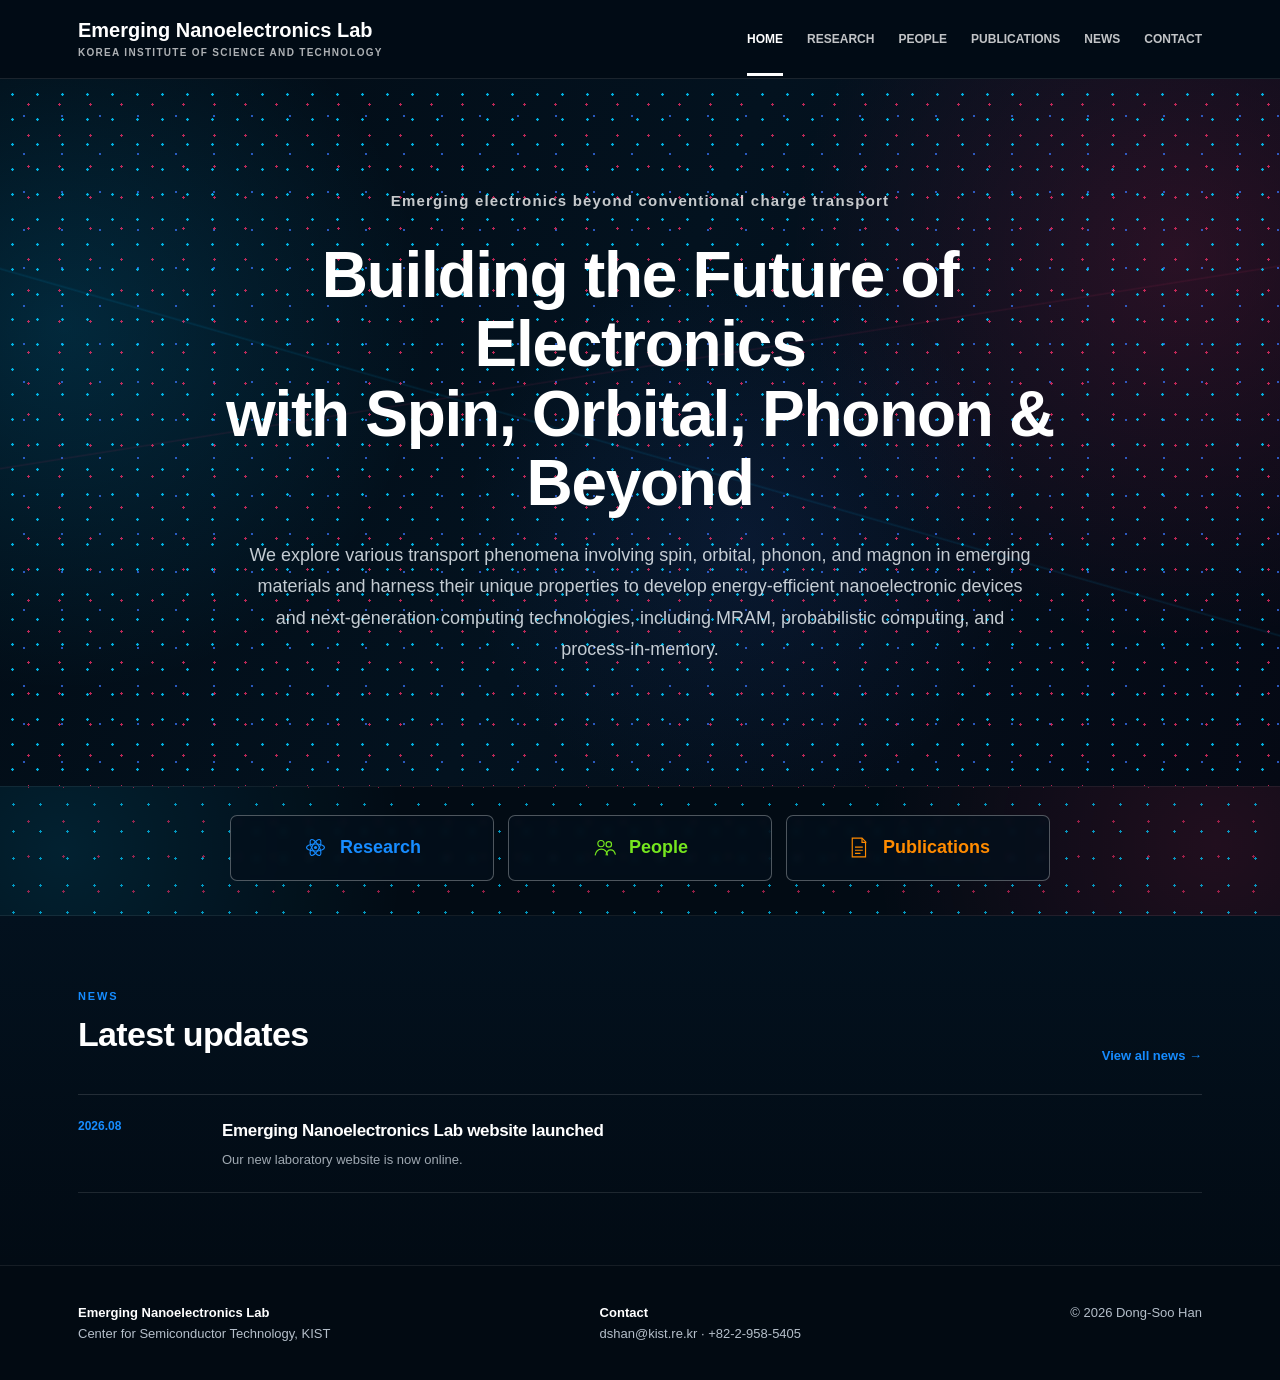
==== commit 0bf050ca: "update" ====
--- a/index.html
+++ b/index.html
@@ -902,68 +902,13 @@
 
       </div>
 
-      <div class="news-list">
-
-        <article class="news-item reveal">
-
-          <div class="news-date">
-            2026.08
+      <div class="news-list" id="home-news-list">
+        <div class="news-item reveal is-visible">
+          <div class="news-date">Loading</div>
+          <div>
+            <h3 class="news-title">Loading latest news...</h3>
           </div>
-
-          <div>
-
-            <h3 class="news-title">
-              Emerging Nanoelectronics Lab website launched
-            </h3>
-
-            <div class="news-text">
-              A new website for our research group is now online.
-            </div>
-
-          </div>
-
-        </article>
-
-        <article class="news-item reveal delay-1">
-
-          <div class="news-date">
-            ADD DATE
-          </div>
-
-          <div>
-
-            <h3 class="news-title">
-              Add your latest publication, award, or group news here
-            </h3>
-
-            <div class="news-text">
-              Copy this block whenever you want to add another update.
-            </div>
-
-          </div>
-
-        </article>
-
-        <article class="news-item reveal delay-2">
-
-          <div class="news-date">
-            ADD DATE
-          </div>
-
-          <div>
-
-            <h3 class="news-title">
-              Add another research highlight or group activity
-            </h3>
-
-            <div class="news-text">
-              News items appear automatically as the user scrolls down.
-            </div>
-
-          </div>
-
-        </article>
-
+        </div>
       </div>
 
     </div>
@@ -1035,6 +980,104 @@
     });
   </script>
 
+
+  <script>
+    function escapeHtml(value) {
+      return String(value ?? "")
+        .replaceAll("&", "&amp;")
+        .replaceAll("<", "&lt;")
+        .replaceAll(">", "&gt;")
+        .replaceAll('"', "&quot;")
+        .replaceAll("'", "&#039;");
+    }
+
+    function formatNewsDate(dateValue) {
+      if (!dateValue) {
+        return "";
+      }
+
+      const parts = dateValue.split("-");
+
+      if (parts.length >= 2) {
+        return `${parts[0]}.${parts[1]}`;
+      }
+
+      return dateValue;
+    }
+
+    async function loadHomeNews() {
+      const container =
+        document.getElementById("home-news-list");
+
+      try {
+        const response =
+          await fetch("./data/news.json", {
+            cache: "no-store"
+          });
+
+        if (!response.ok) {
+          throw new Error("news.json could not be loaded");
+        }
+
+        const posts = await response.json();
+        const latest = posts.slice(0, 3);
+
+        if (!latest.length) {
+          container.innerHTML = `
+            <article class="news-item">
+              <div class="news-date"></div>
+              <div>
+                <h3 class="news-title">
+                  No news has been posted yet.
+                </h3>
+              </div>
+            </article>
+          `;
+          return;
+        }
+
+        container.innerHTML =
+          latest
+            .map(
+              (post, index) => `
+                <article class="news-item reveal is-visible">
+                  <div class="news-date">
+                    ${escapeHtml(formatNewsDate(post.date))}
+                  </div>
+
+                  <div>
+                    <h3 class="news-title">
+                      <a href="news-post.html?slug=${encodeURIComponent(post.slug)}">
+                        ${escapeHtml(post.title)}
+                      </a>
+                    </h3>
+
+                    <div class="news-text">
+                      ${escapeHtml(post.summary)}
+                    </div>
+                  </div>
+                </article>
+              `
+            )
+            .join("");
+      }
+      catch (error) {
+        container.innerHTML = `
+          <article class="news-item">
+            <div class="news-date"></div>
+            <div>
+              <h3 class="news-title">
+                News will appear here after the first site build.
+              </h3>
+            </div>
+          </article>
+        `;
+      }
+    }
+
+    loadHomeNews();
+  </script>
+
 </body>
 
 </html>
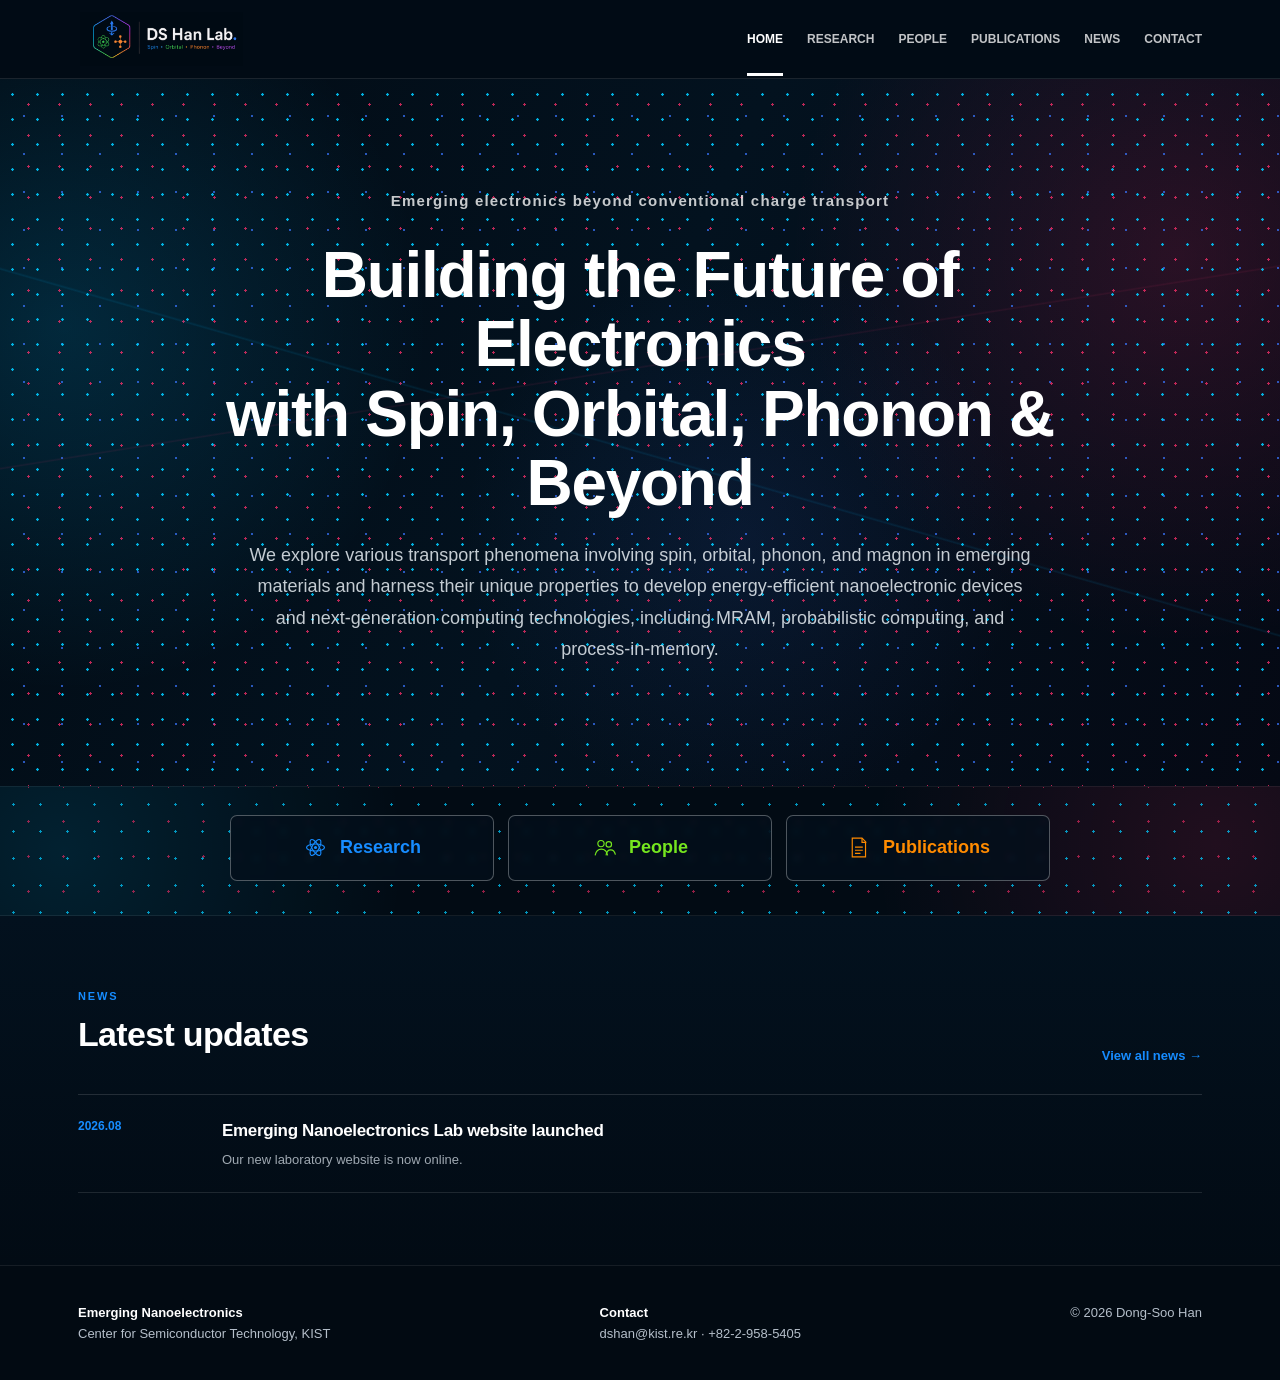
==== commit 8d2b07a0: "update" ====
--- a/index.html
+++ b/index.html
@@ -5,7 +5,7 @@
   <meta charset="utf-8">
   <meta name="viewport" content="width=device-width, initial-scale=1">
 
-  <title>Emerging Nanoelectronics Lab | KIST</title>
+  <title>Emerging Nanoelectronics | KIST</title>
 
   <style>
     :root {
@@ -641,6 +641,31 @@
       background: #020a12;
     }
 
+  
+    /* DS Han Lab. header logo */
+    .brand-logo {
+      display: inline-flex;
+      align-items: center;
+      flex-shrink: 0;
+      padding: 7px 0;
+      line-height: 0;
+    }
+
+    .brand-logo img {
+      display: block;
+      width: auto;
+      height: 58px;
+      max-width: 300px;
+      object-fit: contain;
+    }
+
+    @media (max-width: 700px) {
+      .brand-logo img {
+        height: 48px;
+        max-width: 245px;
+      }
+    }
+
   </style>
 </head>
 
@@ -654,16 +679,12 @@
 
     <nav class="nav">
 
-      <a
-        class="brand"
-        href="index.html"
+      <a class="brand brand-logo" href="index.html" aria-label="DS Han Lab. Home">
+      <img
+        src="./Images/Logo/ds-han-lab-logo.png"
+        alt="DS Han Lab."
       >
-        Emerging Nanoelectronics Lab
-
-        <small>
-          Korea Institute of Science and Technology
-        </small>
-      </a>
+    </a>
 
       <div class="menu">
 
@@ -924,7 +945,7 @@
     <div class="footer-inner">
 
       <div>
-        <strong>Emerging Nanoelectronics Lab</strong><br>
+        <strong>Emerging Nanoelectronics</strong><br>
         Center for Semiconductor Technology, KIST
       </div>
 
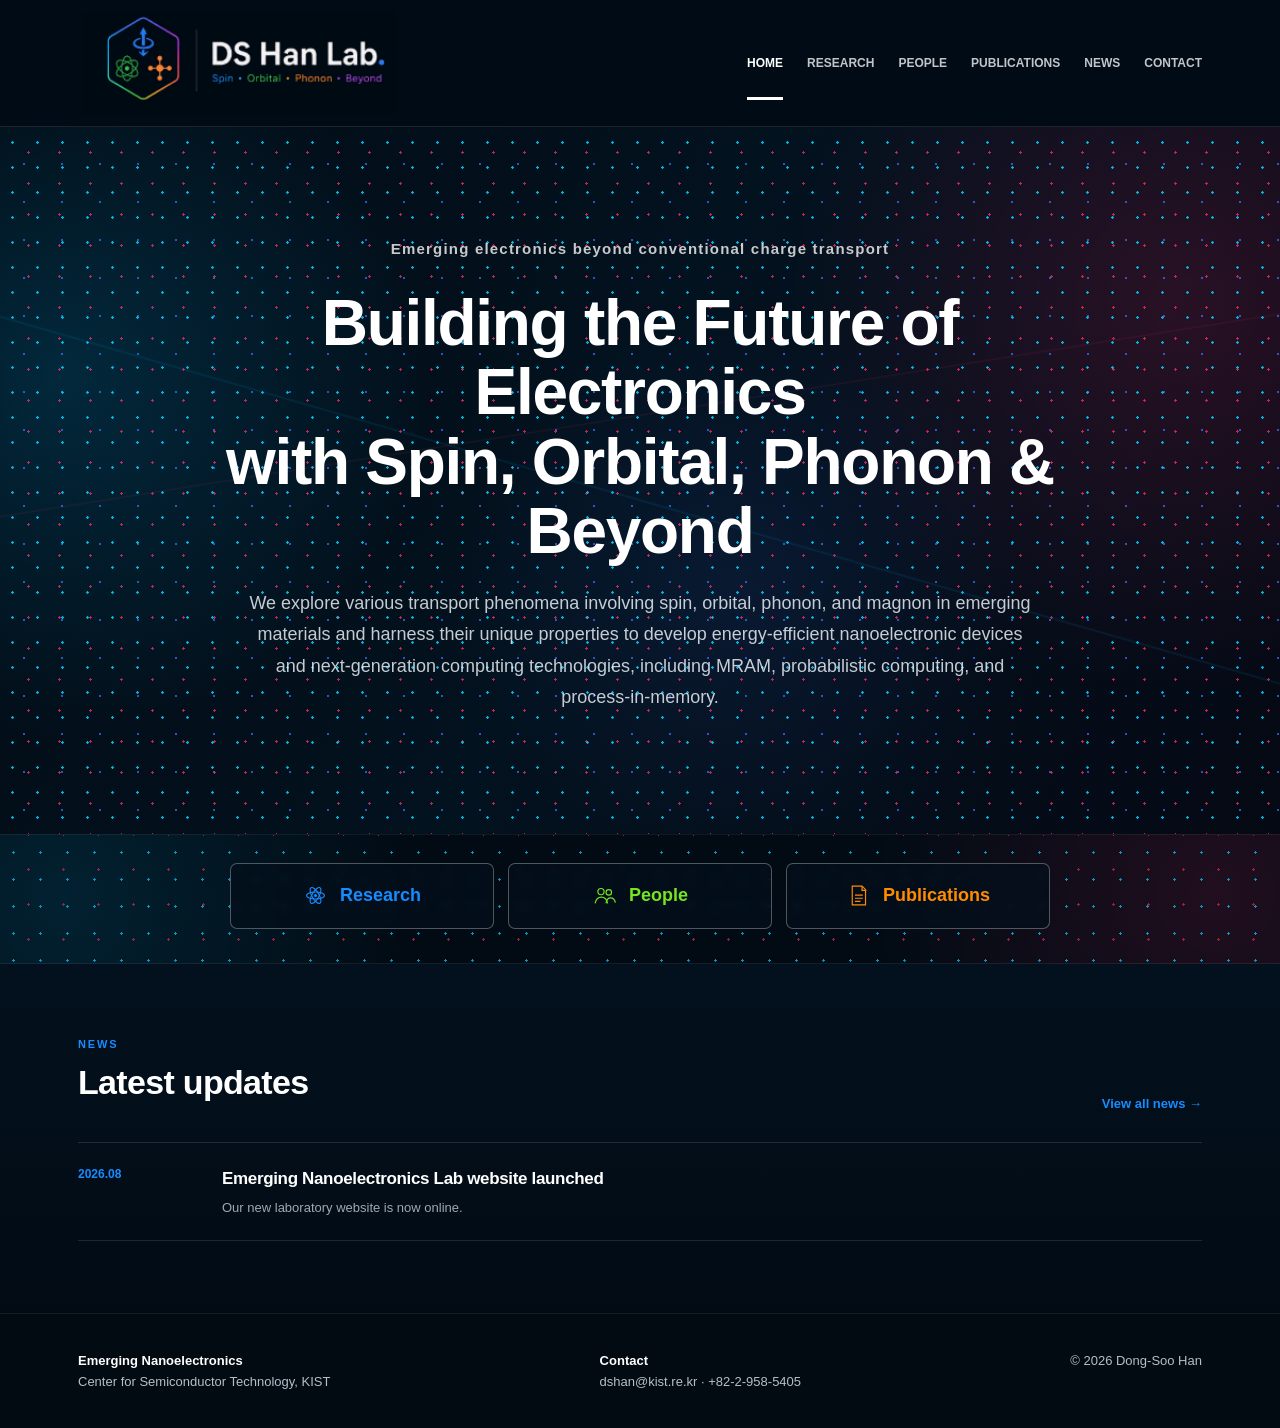
==== commit 3add35ac: "update" ====
--- a/index.html
+++ b/index.html
@@ -654,19 +654,56 @@
     .brand-logo img {
       display: block;
       width: auto;
-      height: 58px;
-      max-width: 300px;
+      height: 112px;
+      max-width: 445px;
       object-fit: contain;
     }
 
     @media (max-width: 700px) {
       .brand-logo img {
-        height: 48px;
-        max-width: 245px;
+        height: 82px;
+        max-width: 330px;
       }
     }
 
   </style>
+
+  <style>
+    /* Larger DS Han Lab. logo */
+    .site-header .nav,
+    .header-inner {
+      min-height: 126px !important;
+    }
+
+    .brand-logo {
+      display: inline-flex !important;
+      align-items: center !important;
+      flex-shrink: 0 !important;
+      padding: 5px 0 !important;
+      line-height: 0 !important;
+    }
+
+    .brand-logo img {
+      display: block !important;
+      width: auto !important;
+      height: 112px !important;
+      max-width: 445px !important;
+      object-fit: contain !important;
+    }
+
+    @media (max-width: 700px) {
+      .site-header .nav,
+      .header-inner {
+        min-height: 96px !important;
+      }
+
+      .brand-logo img {
+        height: 82px !important;
+        max-width: 330px !important;
+      }
+    }
+  </style>
+
 </head>
 
 <body>
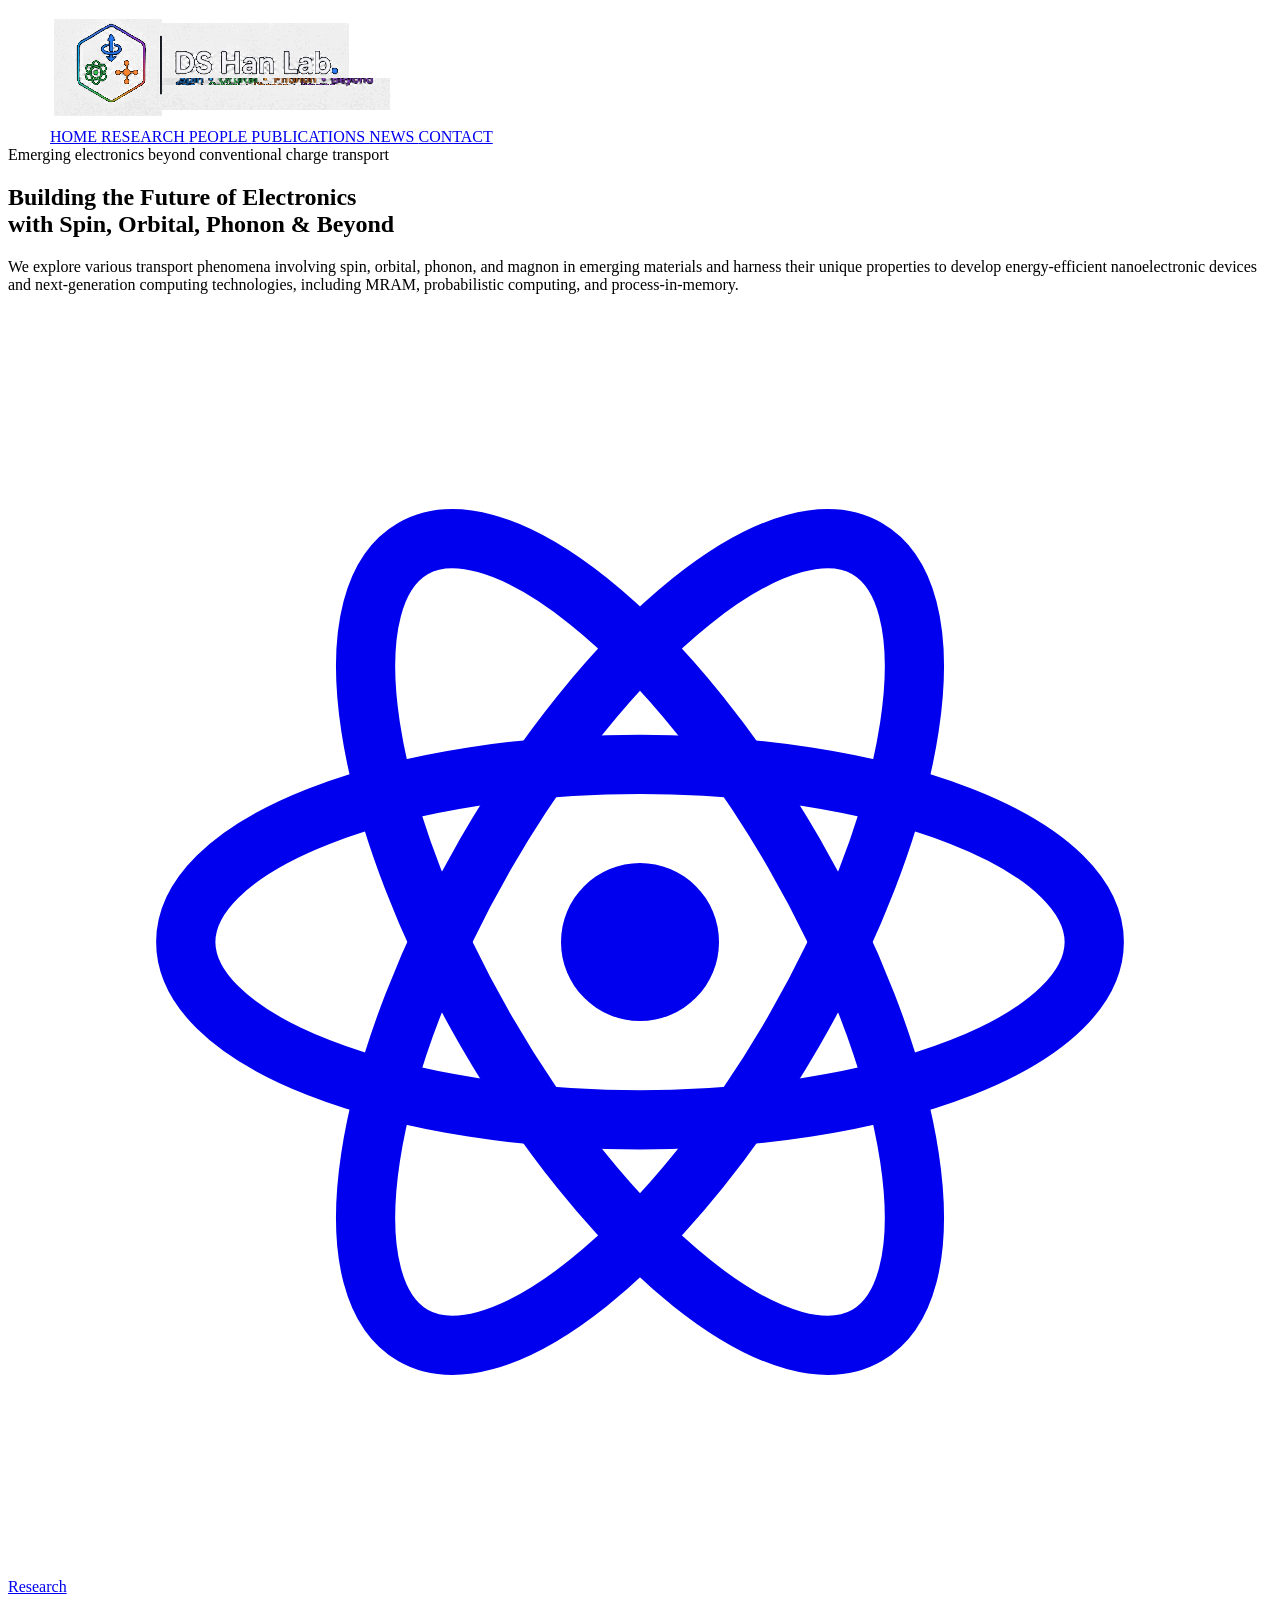
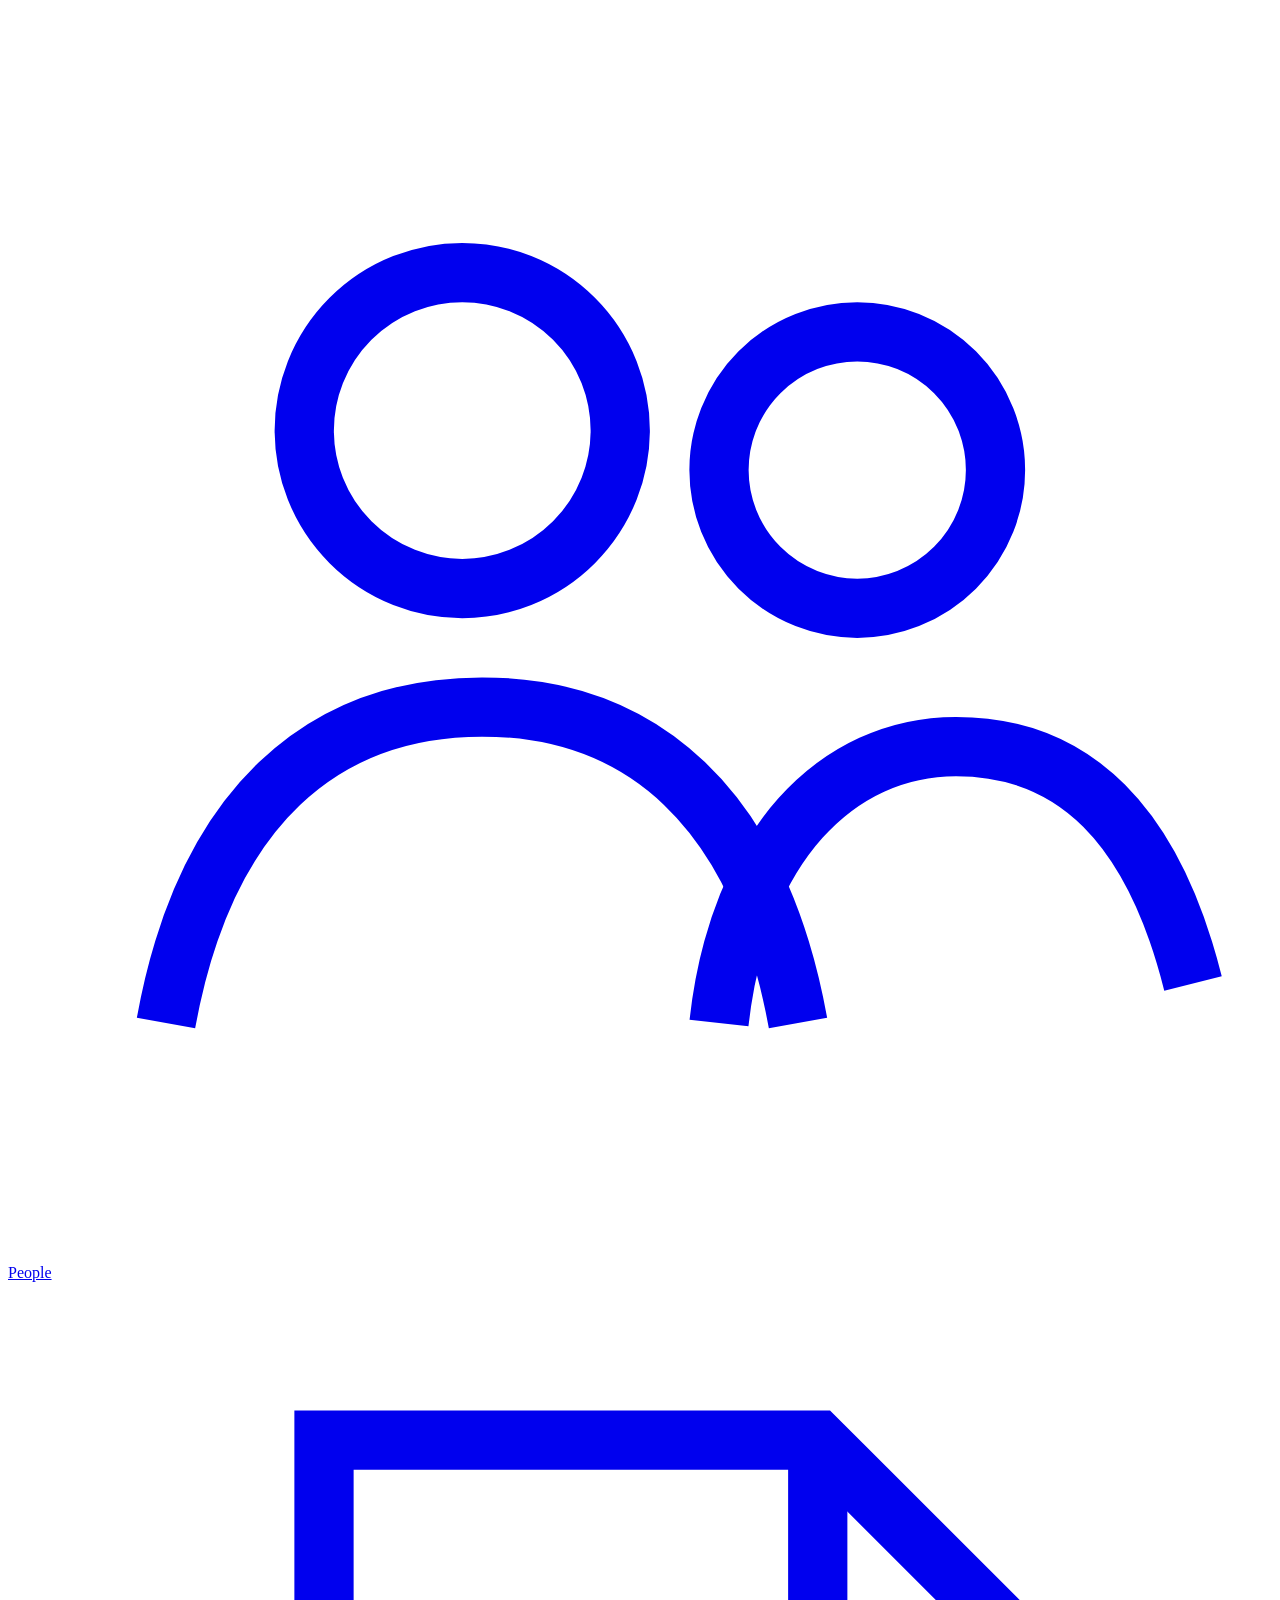
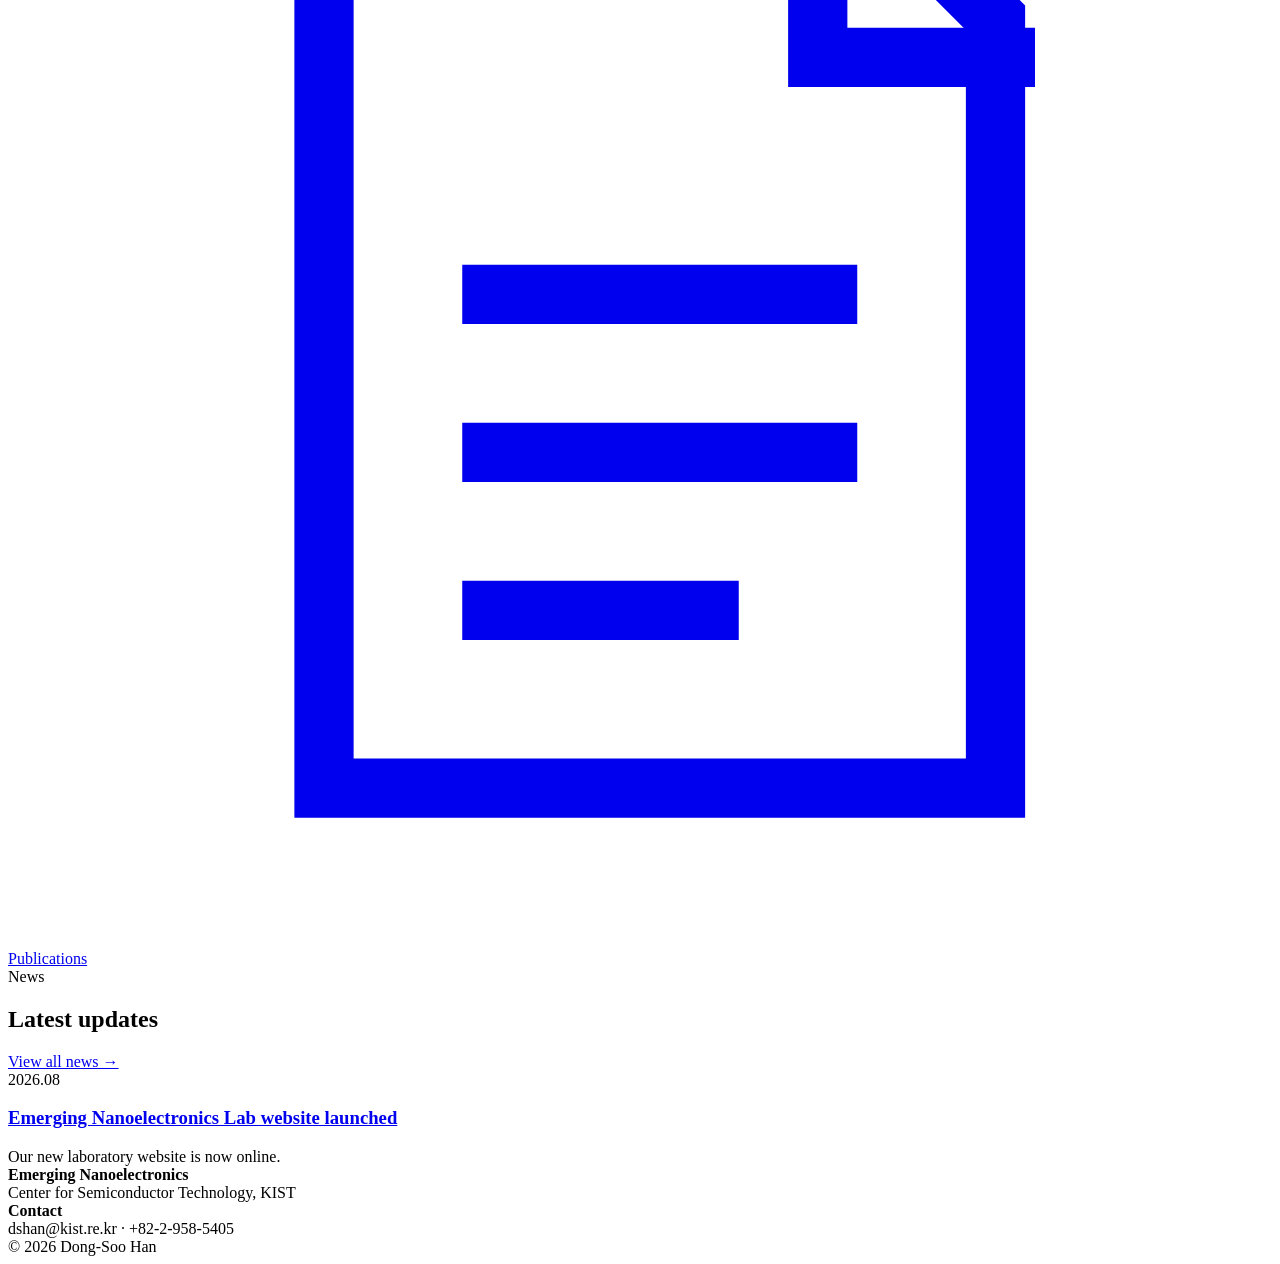
==== commit 039a8c29: "update" ====
--- a/index.html
+++ b/index.html
@@ -7,702 +7,76 @@
 
   <title>Emerging Nanoelectronics | KIST</title>
 
-  <style>
-    :root {
-      --navy: #06182e;
-      --blue: #1267a8;
-      --green: #79c93e;
-      --orange: #f39a21;
-      --ink: #17202a;
-      --muted: #667085;
-      --line: #e3e9ef;
-      --soft: #f5f8fb;
-      --max: 1180px;
+  
+
+  
+
+
+<style id="unified-ds-han-header">
+/* =========================================================
+   Unified DS Han Lab. header
+   Same dimensions on every page
+   ========================================================= */
+
+.site-header .nav,
+.header-inner {
+  width: 100%;
+  max-width: 1180px;
+  min-height: 98px;
+  margin: 0 auto;
+  padding-left: 28px;
+  padding-right: 28px;
+}
+
+.brand-logo {
+  display: inline-flex !important;
+  align-items: center !important;
+  flex: 0 0 auto !important;
+  padding: 4px 0 !important;
+  line-height: 0 !important;
+}
+
+.brand-logo img {
+  display: block !important;
+  width: 350px !important;
+  height: 98px !important;
+  max-width: none !important;
+  object-fit: contain !important;
+  object-position: left center !important;
+}
+
+@media (max-width: 760px) {
+  .site-header .nav,
+  .header-inner {
+    min-height: 78px;
+    padding-left: 16px;
+    padding-right: 16px;
+  }
+
+  .brand-logo img {
+    width: 280px !important;
+    height: 78px !important;
+  }
+}
+</style>
+
+
+<style id="final-logo-fix">
+  .brand-logo img {
+    width: 370px !important;
+    height: 112px !important;
+    max-width: none !important;
+    object-fit: contain !important;
+    object-position: left center !important;
+  }
+
+  @media (max-width: 760px) {
+    .brand-logo img {
+      width: 285px !important;
+      height: 86px !important;
     }
-
-    * {
-      box-sizing: border-box;
-    }
-
-    html {
-      scroll-behavior: smooth;
-    }
-
-    body {
-      margin: 0;
-      font-family: Arial, Helvetica, sans-serif;
-      color: var(--ink);
-      background: #ffffff;
-      line-height: 1.62;
-    }
-
-    a {
-      color: inherit;
-      text-decoration: none;
-    }
-
-    .container {
-      max-width: var(--max);
-      margin: 0 auto;
-      padding-left: 28px;
-      padding-right: 28px;
-    }
-
-    .section {
-      padding-top: 72px;
-      padding-bottom: 72px;
-    }
-
-    .kicker {
-      color: var(--blue);
-      font-size: 11px;
-      font-weight: 900;
-      letter-spacing: .17em;
-      text-transform: uppercase;
-    }
-
-    h1,
-    h2,
-    h3 {
-      letter-spacing: -.02em;
-    }
-
-    h2 {
-      margin: 8px 0 12px;
-      font-size: 34px;
-      line-height: 1.2;
-    }
-
-    /* =========================================================
-       Header
-       ========================================================= */
-
-    .site-header {
-      position: sticky;
-      top: 0;
-      z-index: 100;
-
-      color: #ffffff;
-      background: rgba(6, 24, 46, .97);
-      border-bottom: 1px solid rgba(255, 255, 255, .08);
-      backdrop-filter: blur(10px);
-    }
-
-    .nav {
-      max-width: var(--max);
-      min-height: 78px;
-      margin: 0 auto;
-      padding: 0 28px;
-
-      display: flex;
-      align-items: center;
-      justify-content: space-between;
-      gap: 30px;
-    }
-
-    .brand {
-      font-size: 20px;
-      font-weight: 800;
-      line-height: 1.15;
-    }
-
-    .brand small {
-      display: block;
-      margin-top: 5px;
-
-      font-size: 10px;
-      font-weight: 600;
-      letter-spacing: .13em;
-      text-transform: uppercase;
-      opacity: .68;
-    }
-
-    .menu {
-      display: flex;
-      gap: 24px;
-
-      font-size: 12px;
-      font-weight: 800;
-    }
-
-    .menu a {
-      padding: 28px 0 24px;
-
-      opacity: .76;
-      border-bottom: 3px solid transparent;
-    }
-
-    .menu a:hover,
-    .menu a.active {
-      opacity: 1;
-      border-bottom-color: #ffffff;
-    }
-
-    /* =========================================================
-       Hero
-       ========================================================= */
-
-    .home-hero {
-      position: relative;
-      min-height: 690px;
-      overflow: hidden;
-
-      display: flex;
-      align-items: center;
-
-      color: #ffffff;
-
-      background:
-        radial-gradient(
-          circle at 18% 42%,
-          rgba(66, 183, 189, .25),
-          transparent 28%
-        ),
-        radial-gradient(
-          circle at 69% 34%,
-          rgba(89, 94, 207, .28),
-          transparent 27%
-        ),
-        radial-gradient(
-          circle at 56% 76%,
-          rgba(63, 146, 180, .22),
-          transparent 25%
-        ),
-        linear-gradient(
-          120deg,
-          #04080d,
-          #081422 58%,
-          #04080d
-        );
-    }
-
-    .hero-particles {
-      position: absolute;
-      inset: 0;
-
-      opacity: .6;
-
-      background-image:
-        radial-gradient(
-          circle at 15% 25%,
-          rgba(87, 218, 213, .8) 0 1px,
-          transparent 1.5px
-        ),
-        radial-gradient(
-          circle at 34% 51%,
-          rgba(92, 200, 224, .65) 0 1px,
-          transparent 1.5px
-        ),
-        radial-gradient(
-          circle at 57% 29%,
-          rgba(115, 117, 255, .75) 0 1px,
-          transparent 1.5px
-        ),
-        radial-gradient(
-          circle at 73% 63%,
-          rgba(78, 171, 219, .55) 0 1px,
-          transparent 1.5px
-        );
-
-      background-size:
-        24px 24px,
-        29px 29px,
-        31px 31px,
-        26px 26px;
-    }
-
-    .hero-content {
-      position: relative;
-      z-index: 2;
-
-      max-width: 900px;
-      margin: 0 auto;
-      padding: 110px 28px 120px;
-
-      text-align: center;
-    }
-
-    .hero-eyebrow {
-      margin-bottom: 28px;
-
-      font-size: 15px;
-      font-weight: 700;
-      letter-spacing: .08em;
-    }
-
-    .home-hero h1 {
-      max-width: 900px;
-      margin: 0 auto 22px;
-
-      font-size: clamp(42px, 5vw, 64px);
-      line-height: 1.08;
-    }
-
-    .hero-intro {
-      max-width: 800px;
-      margin: 0 auto;
-
-      color: rgba(255, 255, 255, .84);
-
-      font-size: 18px;
-      line-height: 1.75;
-    }
-
-    .hero-intro strong {
-      color: #ffffff;
-    }
-
-    /* =========================================================
-       Research / People / Publications
-       ========================================================= */
-
-    .quick-links {
-      background: #ffffff;
-      padding: 30px 0;
-    }
-
-    .quick-grid {
-      display: grid;
-      grid-template-columns: repeat(3, minmax(0, 1fr));
-      gap: 14px;
-    }
-
-    .quick-card {
-      min-height: 72px;
-      padding: 0 26px;
-
-      display: flex;
-      align-items: center;
-      justify-content: center;
-      gap: 12px;
-
-      background: #ffffff;
-      border: 1px solid var(--line);
-      border-radius: 7px;
-
-      font-size: 18px;
-      font-weight: 800;
-
-      transition:
-        transform .22s ease,
-        box-shadow .22s ease,
-        border-color .22s ease;
-    }
-
-    .quick-card:hover {
-      transform: translateY(-3px);
-      border-color: #c5d4e1;
-      box-shadow: 0 9px 22px rgba(15, 23, 42, .07);
-    }
-
-    .quick-icon {
-      width: 25px;
-      height: 25px;
-      flex: 0 0 auto;
-    }
-
-    .quick-card.research {
-      color: #1976d2;
-    }
-
-    .quick-card.people {
-      color: #62b526;
-    }
-
-    .quick-card.publications {
-      color: #ef8500;
-    }
-
-    /* =========================================================
-       News
-       ========================================================= */
-
-    .news-section {
-      background: var(--soft);
-    }
-
-    .news-head {
-      display: flex;
-      align-items: end;
-      justify-content: space-between;
-      gap: 24px;
-    }
-
-    .news-more {
-      color: var(--blue);
-
-      font-size: 13px;
-      font-weight: 800;
-    }
-
-    .news-list {
-      margin-top: 28px;
-
-      border-top: 1px solid var(--line);
-    }
-
-    .news-item {
-      padding: 22px 0;
-
-      display: grid;
-      grid-template-columns: 120px 1fr;
-      gap: 24px;
-
-      border-bottom: 1px solid var(--line);
-    }
-
-    .news-date {
-      color: var(--blue);
-
-      font-size: 12px;
-      font-weight: 800;
-    }
-
-    .news-title {
-      margin: 0;
-
-      font-size: 17px;
-      font-weight: 700;
-    }
-
-    .news-text {
-      margin-top: 4px;
-
-      color: var(--muted);
-      font-size: 13px;
-    }
-
-    /* =========================================================
-       Scroll reveal
-       ========================================================= */
-
-    .reveal {
-      opacity: 0;
-      transform: translateY(34px);
-
-      transition:
-        opacity .75s ease,
-        transform .75s cubic-bezier(.22, 1, .36, 1);
-    }
-
-    .reveal.is-visible {
-      opacity: 1;
-      transform: translateY(0);
-    }
-
-    .delay-1 {
-      transition-delay: .08s;
-    }
-
-    .delay-2 {
-      transition-delay: .16s;
-    }
-
-    .delay-3 {
-      transition-delay: .24s;
-    }
-
-    /* =========================================================
-       Footer
-       ========================================================= */
-
-    .footer {
-      color: #b5bfca;
-      background: #06182e;
-    }
-
-    .footer-inner {
-      max-width: var(--max);
-      margin: 0 auto;
-      padding: 36px 28px;
-
-      display: flex;
-      justify-content: space-between;
-      flex-wrap: wrap;
-      gap: 25px;
-
-      font-size: 13px;
-    }
-
-    .footer strong {
-      color: #ffffff;
-    }
-
-    /* =========================================================
-       Responsive
-       ========================================================= */
-
-    @media (max-width: 900px) {
-      .menu {
-        display: none;
-      }
-
-      .quick-grid {
-        grid-template-columns: repeat(3, minmax(0, 1fr));
-        gap: 8px;
-      }
-
-      .quick-card {
-        min-height: 62px;
-        padding: 0 8px;
-        gap: 7px;
-        font-size: 14px;
-      }
-
-      .quick-icon {
-        width: 20px;
-        height: 20px;
-      }
-    }
-
-    @media (max-width: 600px) {
-      .home-hero {
-        min-height: 640px;
-      }
-
-      .home-hero h1 {
-        font-size: 42px;
-      }
-
-      .hero-intro {
-        font-size: 16px;
-      }
-
-      .news-head {
-        align-items: start;
-        flex-direction: column;
-      }
-
-      .news-item {
-        grid-template-columns: 1fr;
-        gap: 5px;
-      }
-    }
-
-    @media (prefers-reduced-motion: reduce) {
-      .reveal {
-        opacity: 1;
-        transform: none;
-        transition: none;
-      }
-    }
-
-    /* =========================================================
-       Dark / cyber index palette
-       ========================================================= */
-
-    body {
-      background: #020b14;
-    }
-
-    .site-header {
-      background: rgba(2, 12, 22, .97);
-      border-bottom: 1px solid rgba(255, 255, 255, .10);
-    }
-
-    .home-hero {
-      min-height: 620px;
-      background:
-        radial-gradient(circle at 5% 35%, rgba(0, 188, 255, .16), transparent 28%),
-        radial-gradient(circle at 92% 25%, rgba(255, 40, 105, .15), transparent 30%),
-        radial-gradient(circle at 58% 65%, rgba(48, 88, 190, .13), transparent 32%),
-        linear-gradient(115deg, #020b14 0%, #03121f 48%, #050914 100%);
-    }
-
-    .hero-particles {
-      opacity: .95;
-      background-image:
-        radial-gradient(circle, rgba(0, 203, 255, .92) 0 1.25px, transparent 1.45px),
-        radial-gradient(circle, rgba(255, 48, 107, .78) 0 1.1px, transparent 1.35px),
-        radial-gradient(circle, rgba(57, 118, 255, .75) 0 1.05px, transparent 1.3px);
-      background-size:
-        25px 25px,
-        31px 31px,
-        38px 38px;
-      background-position:
-        0 3px,
-        13px 10px,
-        5px 18px;
-    }
-
-    .home-hero::after {
-      content: "";
-      position: absolute;
-      inset: 0;
-      pointer-events: none;
-      opacity: .48;
-      background:
-        linear-gradient(16deg, transparent 48%, rgba(0, 184, 255, .22) 48.15%, transparent 48.35%),
-        linear-gradient(-9deg, transparent 57%, rgba(255, 52, 112, .18) 57.15%, transparent 57.35%);
-    }
-
-    .hero-content {
-      z-index: 3;
-    }
-
-    .hero-eyebrow {
-      color: rgba(255, 255, 255, .78);
-    }
-
-    .hero-intro {
-      color: rgba(239, 245, 250, .82);
-    }
-
-    .quick-links {
-      position: relative;
-      overflow: hidden;
-      padding: 28px 0 34px;
-      background:
-        radial-gradient(circle at 5% 50%, rgba(0, 192, 255, .12), transparent 28%),
-        radial-gradient(circle at 95% 45%, rgba(255, 38, 100, .12), transparent 28%),
-        #020b14;
-      border-top: 1px solid rgba(255, 255, 255, .06);
-      border-bottom: 1px solid rgba(255, 255, 255, .07);
-    }
-
-    .quick-links::before {
-      content: "";
-      position: absolute;
-      inset: 0;
-      pointer-events: none;
-      opacity: .8;
-      background-image:
-        radial-gradient(circle, rgba(0, 203, 255, .9) 0 1px, transparent 1.25px),
-        radial-gradient(circle, rgba(255, 45, 105, .72) 0 1px, transparent 1.2px);
-      background-size: 27px 27px, 35px 35px;
-      background-position: 0 4px, 11px 17px;
-    }
-
-    .quick-grid {
-      position: relative;
-      z-index: 2;
-      max-width: 820px;
-      margin: 0 auto;
-    }
-
-    .quick-card {
-      min-height: 66px;
-      color: #ffffff;
-      background: rgba(3, 16, 28, .74);
-      border: 1px solid rgba(255, 255, 255, .30);
-      box-shadow: none;
-      backdrop-filter: blur(3px);
-    }
-
-    .quick-card:hover {
-      background: rgba(9, 31, 51, .92);
-      border-color: rgba(255, 255, 255, .52);
-      box-shadow: 0 9px 24px rgba(0, 0, 0, .24);
-    }
-
-    .quick-card.research {
-      color: #178cff;
-    }
-
-    .quick-card.people {
-      color: #75e61f;
-    }
-
-    .quick-card.publications {
-      color: #ff8b00;
-    }
-
-    .news-section {
-      color: #ffffff;
-      background:
-        linear-gradient(180deg, #03111e 0%, #020b14 100%);
-    }
-
-    .news-section h2,
-    .news-title {
-      color: #ffffff;
-    }
-
-    .news-section .kicker,
-    .news-more,
-    .news-date {
-      color: #168cff;
-    }
-
-    .news-list {
-      border-top-color: rgba(255, 255, 255, .13);
-    }
-
-    .news-item {
-      border-bottom-color: rgba(255, 255, 255, .11);
-    }
-
-    .news-text {
-      color: rgba(226, 235, 243, .70);
-    }
-
-    .footer {
-      border-top: 1px solid rgba(255, 255, 255, .08);
-      background: #020a12;
-    }
-
-  
-    /* DS Han Lab. header logo */
-    .brand-logo {
-      display: inline-flex;
-      align-items: center;
-      flex-shrink: 0;
-      padding: 7px 0;
-      line-height: 0;
-    }
-
-    .brand-logo img {
-      display: block;
-      width: auto;
-      height: 112px;
-      max-width: 445px;
-      object-fit: contain;
-    }
-
-    @media (max-width: 700px) {
-      .brand-logo img {
-        height: 82px;
-        max-width: 330px;
-      }
-    }
-
-  </style>
-
-  <style>
-    /* Larger DS Han Lab. logo */
-    .site-header .nav,
-    .header-inner {
-      min-height: 126px !important;
-    }
-
-    .brand-logo {
-      display: inline-flex !important;
-      align-items: center !important;
-      flex-shrink: 0 !important;
-      padding: 5px 0 !important;
-      line-height: 0 !important;
-    }
-
-    .brand-logo img {
-      display: block !important;
-      width: auto !important;
-      height: 112px !important;
-      max-width: 445px !important;
-      object-fit: contain !important;
-    }
-
-    @media (max-width: 700px) {
-      .site-header .nav,
-      .header-inner {
-        min-height: 96px !important;
-      }
-
-      .brand-logo img {
-        height: 82px !important;
-        max-width: 330px !important;
-      }
-    }
-  </style>
+  }
+</style>
 
 </head>
 
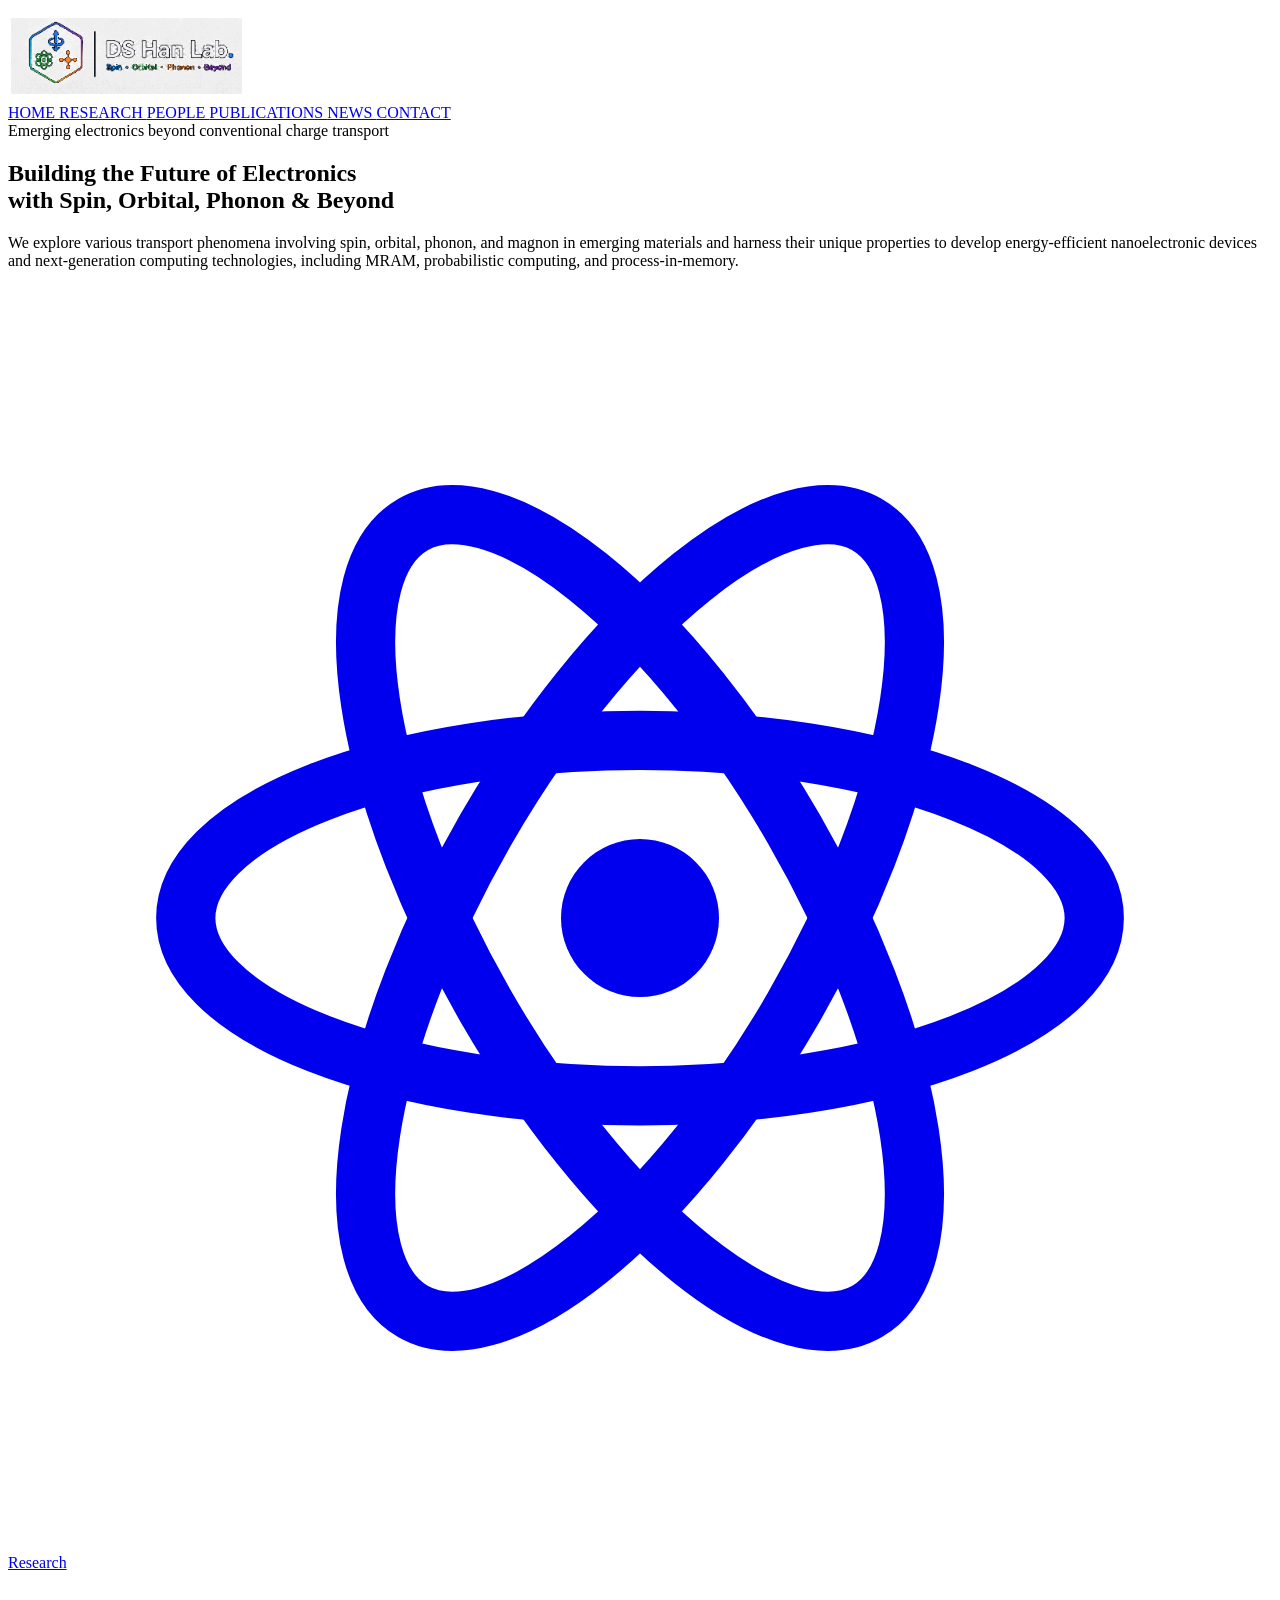
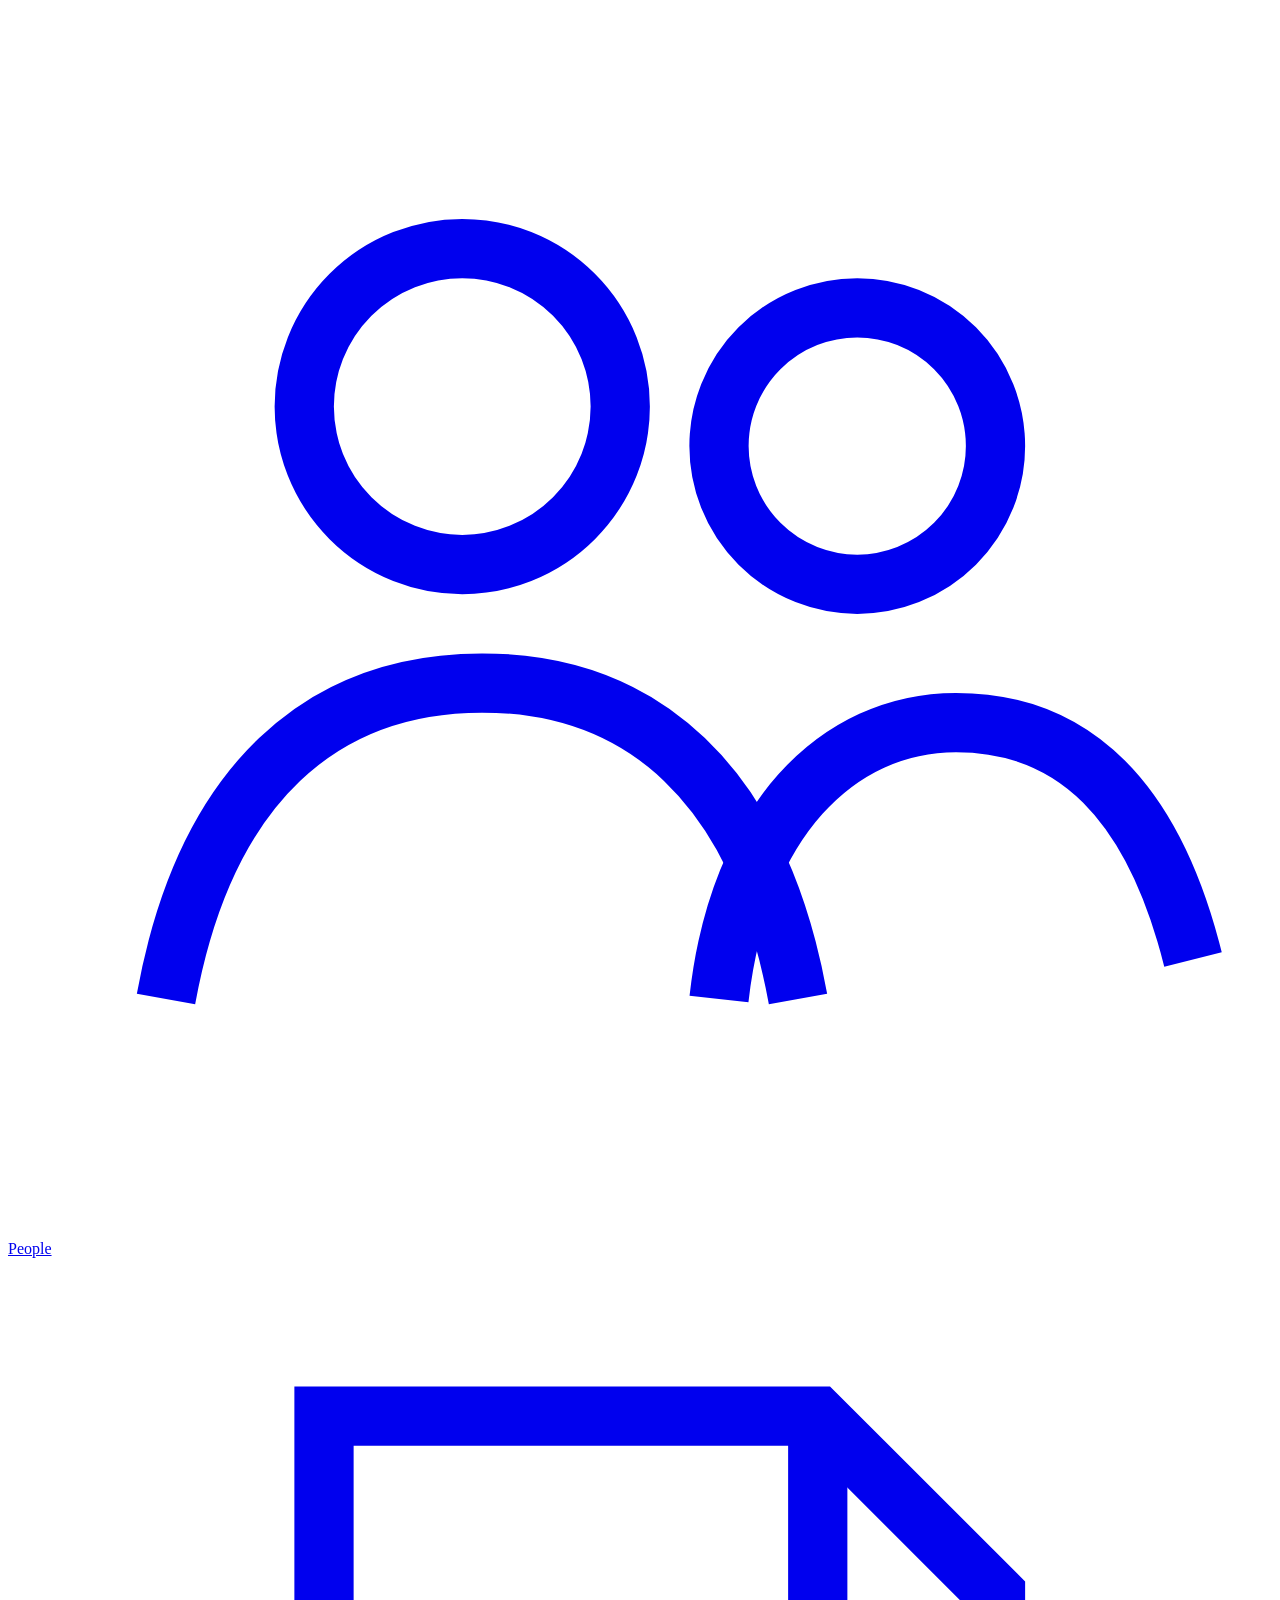
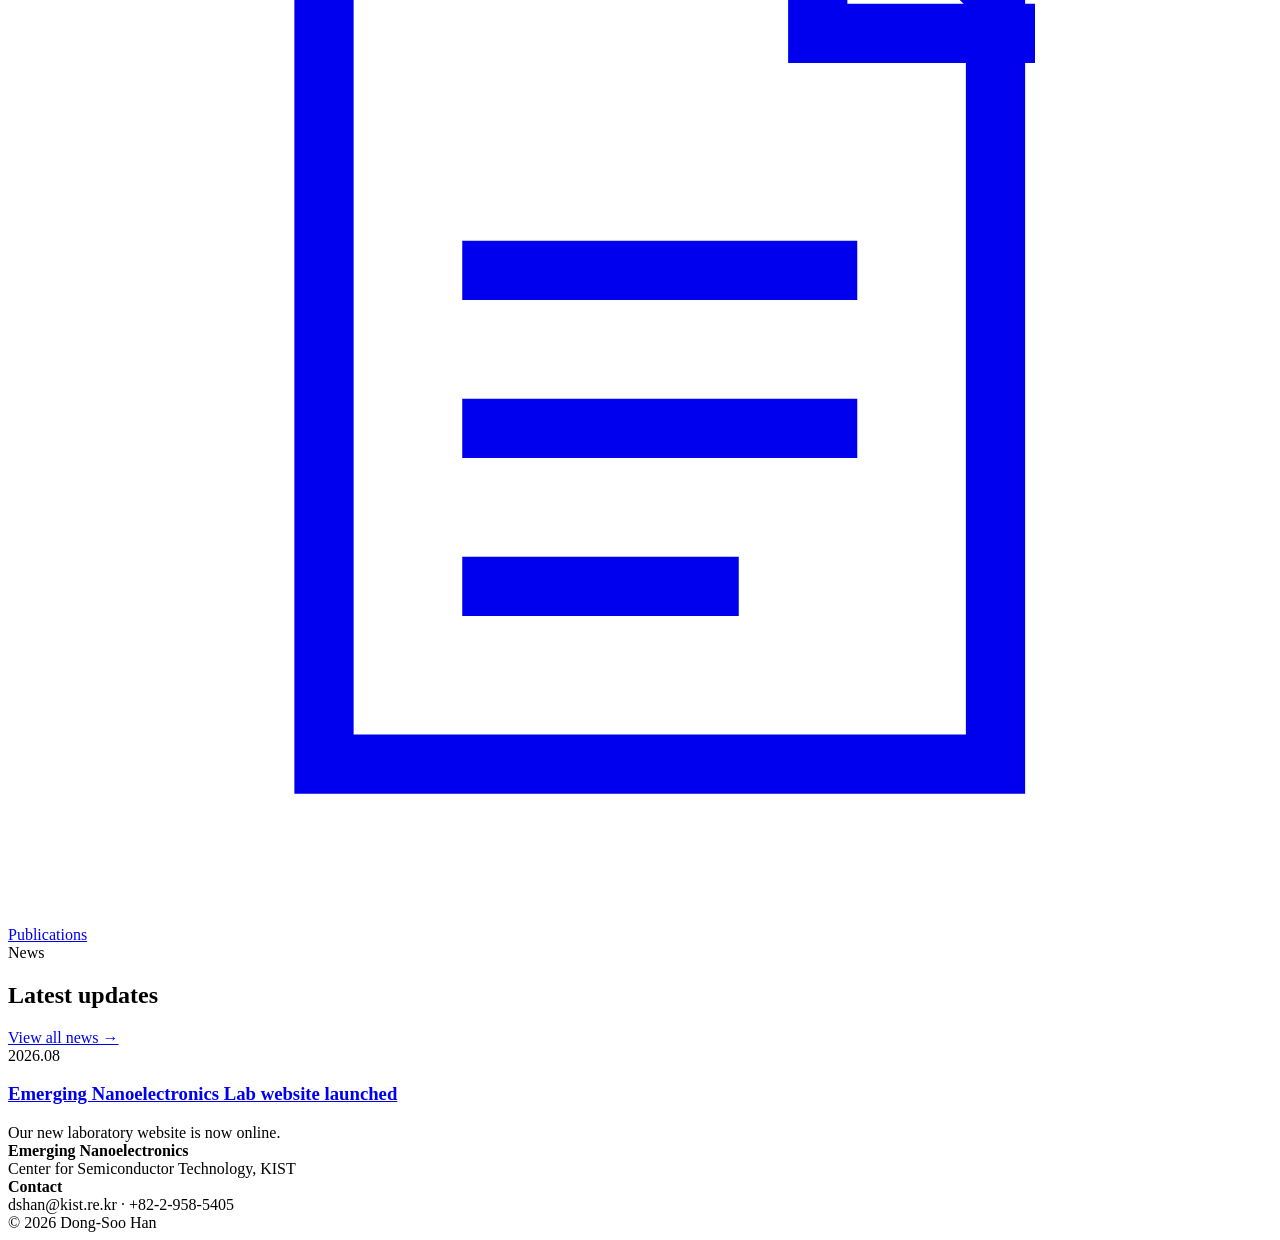
==== commit dd2ef918: "update" ====
--- a/index.html
+++ b/index.html
@@ -8,76 +8,7 @@
   <title>Emerging Nanoelectronics | KIST</title>
 
   
-
-  
-
-
-<style id="unified-ds-han-header">
-/* =========================================================
-   Unified DS Han Lab. header
-   Same dimensions on every page
-   ========================================================= */
-
-.site-header .nav,
-.header-inner {
-  width: 100%;
-  max-width: 1180px;
-  min-height: 98px;
-  margin: 0 auto;
-  padding-left: 28px;
-  padding-right: 28px;
-}
-
-.brand-logo {
-  display: inline-flex !important;
-  align-items: center !important;
-  flex: 0 0 auto !important;
-  padding: 4px 0 !important;
-  line-height: 0 !important;
-}
-
-.brand-logo img {
-  display: block !important;
-  width: 350px !important;
-  height: 98px !important;
-  max-width: none !important;
-  object-fit: contain !important;
-  object-position: left center !important;
-}
-
-@media (max-width: 760px) {
-  .site-header .nav,
-  .header-inner {
-    min-height: 78px;
-    padding-left: 16px;
-    padding-right: 16px;
-  }
-
-  .brand-logo img {
-    width: 280px !important;
-    height: 78px !important;
-  }
-}
-</style>
-
-
-<style id="final-logo-fix">
-  .brand-logo img {
-    width: 370px !important;
-    height: 112px !important;
-    max-width: none !important;
-    object-fit: contain !important;
-    object-position: left center !important;
-  }
-
-  @media (max-width: 760px) {
-    .brand-logo img {
-      width: 285px !important;
-      height: 86px !important;
-    }
-  }
-</style>
-
+  <link rel="stylesheet" href="header-brand.css">
 </head>
 
 <body>
--- a/header-brand.css
+++ b/header-brand.css
@@ -0,0 +1,36 @@
+/* =========================================================
+   DS Han Lab — unified header branding
+   ========================================================= */
+.site-header .nav,
+.header-inner {
+  min-height: 98px;
+}
+
+.brand-logo {
+  display: inline-flex !important;
+  align-items: center !important;
+  flex: 0 0 auto !important;
+  padding: 7px 0 !important;
+  line-height: 0 !important;
+}
+
+.brand-logo img {
+  display: block !important;
+  width: auto !important;
+  height: 82px !important;
+  max-width: 390px !important;
+  object-fit: contain !important;
+  object-position: left center !important;
+}
+
+@media (max-width: 700px) {
+  .site-header .nav,
+  .header-inner {
+    min-height: 82px;
+  }
+
+  .brand-logo img {
+    height: 66px !important;
+    max-width: 315px !important;
+  }
+}
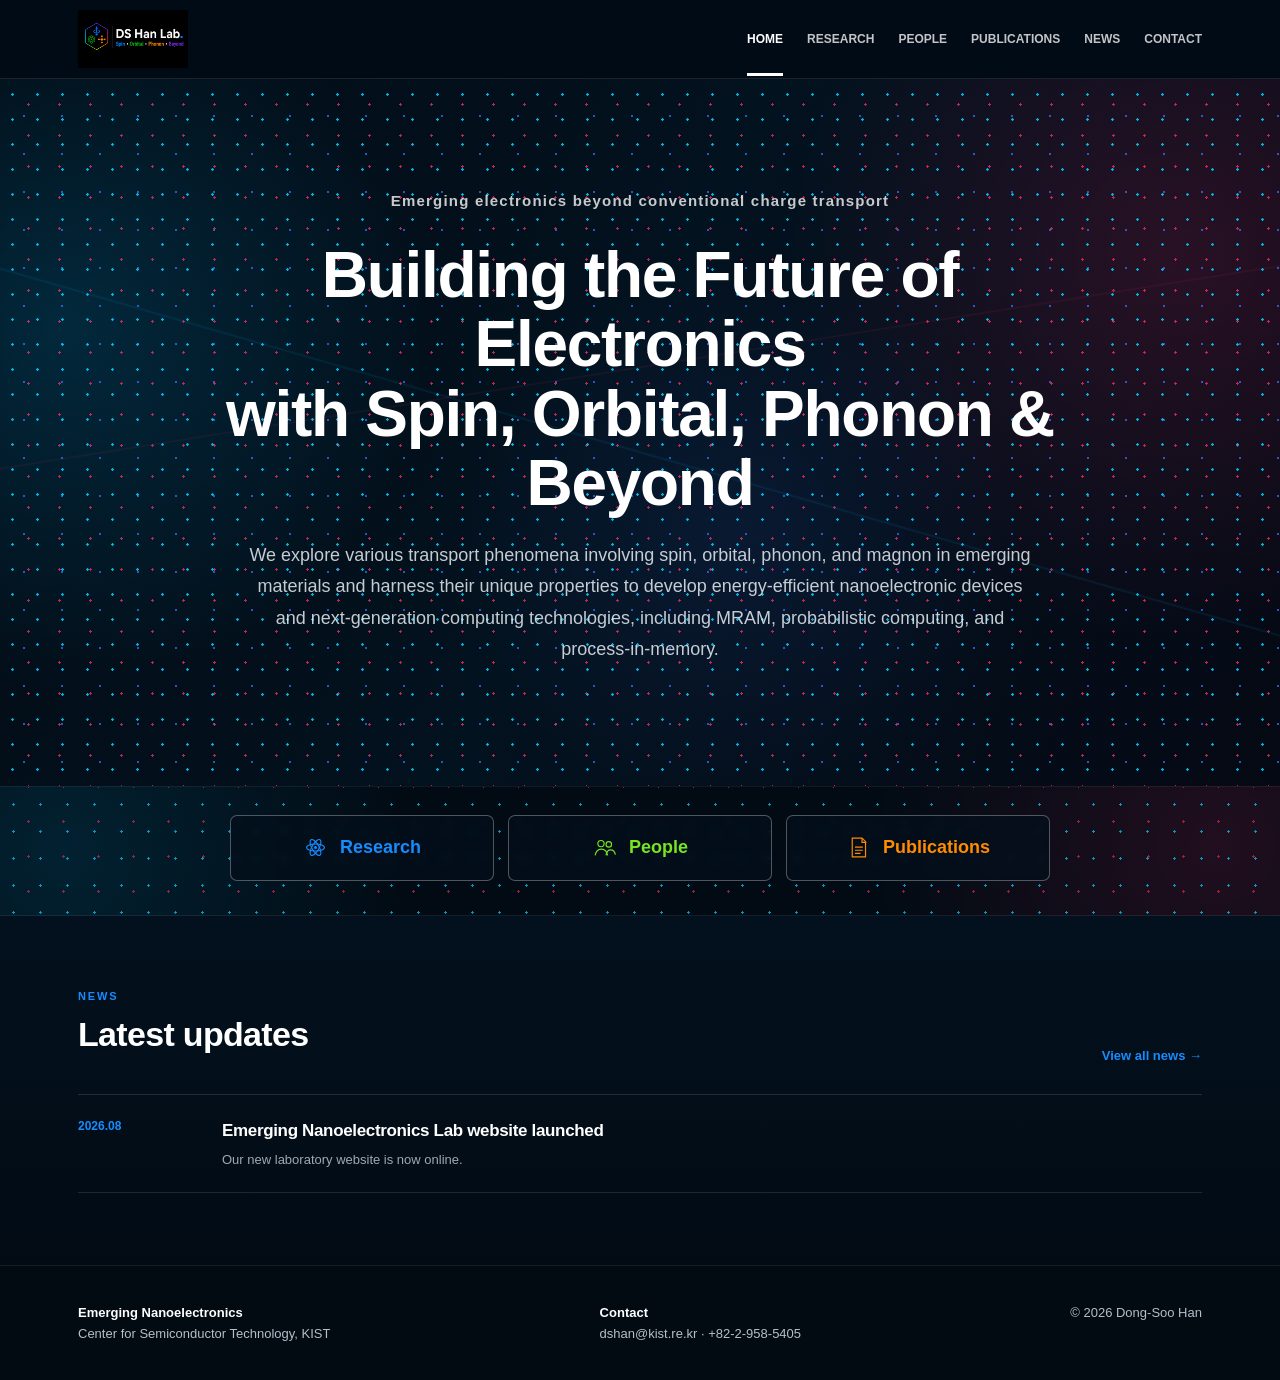
==== commit 98bd11b1: "update" ====
--- a/index.html
+++ b/index.html
@@ -7,8 +7,666 @@
 
   <title>Emerging Nanoelectronics | KIST</title>
 
+  <style>
+    :root {
+      --navy: #06182e;
+      --blue: #1267a8;
+      --green: #79c93e;
+      --orange: #f39a21;
+      --ink: #17202a;
+      --muted: #667085;
+      --line: #e3e9ef;
+      --soft: #f5f8fb;
+      --max: 1180px;
+    }
+
+    * {
+      box-sizing: border-box;
+    }
+
+    html {
+      scroll-behavior: smooth;
+    }
+
+    body {
+      margin: 0;
+      font-family: Arial, Helvetica, sans-serif;
+      color: var(--ink);
+      background: #ffffff;
+      line-height: 1.62;
+    }
+
+    a {
+      color: inherit;
+      text-decoration: none;
+    }
+
+    .container {
+      max-width: var(--max);
+      margin: 0 auto;
+      padding-left: 28px;
+      padding-right: 28px;
+    }
+
+    .section {
+      padding-top: 72px;
+      padding-bottom: 72px;
+    }
+
+    .kicker {
+      color: var(--blue);
+      font-size: 11px;
+      font-weight: 900;
+      letter-spacing: .17em;
+      text-transform: uppercase;
+    }
+
+    h1,
+    h2,
+    h3 {
+      letter-spacing: -.02em;
+    }
+
+    h2 {
+      margin: 8px 0 12px;
+      font-size: 34px;
+      line-height: 1.2;
+    }
+
+    /* =========================================================
+       Header
+       ========================================================= */
+
+    .site-header {
+      position: sticky;
+      top: 0;
+      z-index: 100;
+
+      color: #ffffff;
+      background: rgba(6, 24, 46, .97);
+      border-bottom: 1px solid rgba(255, 255, 255, .08);
+      backdrop-filter: blur(10px);
+    }
+
+    .nav {
+      max-width: var(--max);
+      min-height: 78px;
+      margin: 0 auto;
+      padding: 0 28px;
+
+      display: flex;
+      align-items: center;
+      justify-content: space-between;
+      gap: 30px;
+    }
+
+    .brand {
+      font-size: 20px;
+      font-weight: 800;
+      line-height: 1.15;
+    }
+
+    .brand small {
+      display: block;
+      margin-top: 5px;
+
+      font-size: 10px;
+      font-weight: 600;
+      letter-spacing: .13em;
+      text-transform: uppercase;
+      opacity: .68;
+    }
+
+    .menu {
+      display: flex;
+      gap: 24px;
+
+      font-size: 12px;
+      font-weight: 800;
+    }
+
+    .menu a {
+      padding: 28px 0 24px;
+
+      opacity: .76;
+      border-bottom: 3px solid transparent;
+    }
+
+    .menu a:hover,
+    .menu a.active {
+      opacity: 1;
+      border-bottom-color: #ffffff;
+    }
+
+    /* =========================================================
+       Hero
+       ========================================================= */
+
+    .home-hero {
+      position: relative;
+      min-height: 690px;
+      overflow: hidden;
+
+      display: flex;
+      align-items: center;
+
+      color: #ffffff;
+
+      background:
+        radial-gradient(
+          circle at 18% 42%,
+          rgba(66, 183, 189, .25),
+          transparent 28%
+        ),
+        radial-gradient(
+          circle at 69% 34%,
+          rgba(89, 94, 207, .28),
+          transparent 27%
+        ),
+        radial-gradient(
+          circle at 56% 76%,
+          rgba(63, 146, 180, .22),
+          transparent 25%
+        ),
+        linear-gradient(
+          120deg,
+          #04080d,
+          #081422 58%,
+          #04080d
+        );
+    }
+
+    .hero-particles {
+      position: absolute;
+      inset: 0;
+
+      opacity: .6;
+
+      background-image:
+        radial-gradient(
+          circle at 15% 25%,
+          rgba(87, 218, 213, .8) 0 1px,
+          transparent 1.5px
+        ),
+        radial-gradient(
+          circle at 34% 51%,
+          rgba(92, 200, 224, .65) 0 1px,
+          transparent 1.5px
+        ),
+        radial-gradient(
+          circle at 57% 29%,
+          rgba(115, 117, 255, .75) 0 1px,
+          transparent 1.5px
+        ),
+        radial-gradient(
+          circle at 73% 63%,
+          rgba(78, 171, 219, .55) 0 1px,
+          transparent 1.5px
+        );
+
+      background-size:
+        24px 24px,
+        29px 29px,
+        31px 31px,
+        26px 26px;
+    }
+
+    .hero-content {
+      position: relative;
+      z-index: 2;
+
+      max-width: 900px;
+      margin: 0 auto;
+      padding: 110px 28px 120px;
+
+      text-align: center;
+    }
+
+    .hero-eyebrow {
+      margin-bottom: 28px;
+
+      font-size: 15px;
+      font-weight: 700;
+      letter-spacing: .08em;
+    }
+
+    .home-hero h1 {
+      max-width: 900px;
+      margin: 0 auto 22px;
+
+      font-size: clamp(42px, 5vw, 64px);
+      line-height: 1.08;
+    }
+
+    .hero-intro {
+      max-width: 800px;
+      margin: 0 auto;
+
+      color: rgba(255, 255, 255, .84);
+
+      font-size: 18px;
+      line-height: 1.75;
+    }
+
+    .hero-intro strong {
+      color: #ffffff;
+    }
+
+    /* =========================================================
+       Research / People / Publications
+       ========================================================= */
+
+    .quick-links {
+      background: #ffffff;
+      padding: 30px 0;
+    }
+
+    .quick-grid {
+      display: grid;
+      grid-template-columns: repeat(3, minmax(0, 1fr));
+      gap: 14px;
+    }
+
+    .quick-card {
+      min-height: 72px;
+      padding: 0 26px;
+
+      display: flex;
+      align-items: center;
+      justify-content: center;
+      gap: 12px;
+
+      background: #ffffff;
+      border: 1px solid var(--line);
+      border-radius: 7px;
+
+      font-size: 18px;
+      font-weight: 800;
+
+      transition:
+        transform .22s ease,
+        box-shadow .22s ease,
+        border-color .22s ease;
+    }
+
+    .quick-card:hover {
+      transform: translateY(-3px);
+      border-color: #c5d4e1;
+      box-shadow: 0 9px 22px rgba(15, 23, 42, .07);
+    }
+
+    .quick-icon {
+      width: 25px;
+      height: 25px;
+      flex: 0 0 auto;
+    }
+
+    .quick-card.research {
+      color: #1976d2;
+    }
+
+    .quick-card.people {
+      color: #62b526;
+    }
+
+    .quick-card.publications {
+      color: #ef8500;
+    }
+
+    /* =========================================================
+       News
+       ========================================================= */
+
+    .news-section {
+      background: var(--soft);
+    }
+
+    .news-head {
+      display: flex;
+      align-items: end;
+      justify-content: space-between;
+      gap: 24px;
+    }
+
+    .news-more {
+      color: var(--blue);
+
+      font-size: 13px;
+      font-weight: 800;
+    }
+
+    .news-list {
+      margin-top: 28px;
+
+      border-top: 1px solid var(--line);
+    }
+
+    .news-item {
+      padding: 22px 0;
+
+      display: grid;
+      grid-template-columns: 120px 1fr;
+      gap: 24px;
+
+      border-bottom: 1px solid var(--line);
+    }
+
+    .news-date {
+      color: var(--blue);
+
+      font-size: 12px;
+      font-weight: 800;
+    }
+
+    .news-title {
+      margin: 0;
+
+      font-size: 17px;
+      font-weight: 700;
+    }
+
+    .news-text {
+      margin-top: 4px;
+
+      color: var(--muted);
+      font-size: 13px;
+    }
+
+    /* =========================================================
+       Scroll reveal
+       ========================================================= */
+
+    .reveal {
+      opacity: 0;
+      transform: translateY(34px);
+
+      transition:
+        opacity .75s ease,
+        transform .75s cubic-bezier(.22, 1, .36, 1);
+    }
+
+    .reveal.is-visible {
+      opacity: 1;
+      transform: translateY(0);
+    }
+
+    .delay-1 {
+      transition-delay: .08s;
+    }
+
+    .delay-2 {
+      transition-delay: .16s;
+    }
+
+    .delay-3 {
+      transition-delay: .24s;
+    }
+
+    /* =========================================================
+       Footer
+       ========================================================= */
+
+    .footer {
+      color: #b5bfca;
+      background: #06182e;
+    }
+
+    .footer-inner {
+      max-width: var(--max);
+      margin: 0 auto;
+      padding: 36px 28px;
+
+      display: flex;
+      justify-content: space-between;
+      flex-wrap: wrap;
+      gap: 25px;
+
+      font-size: 13px;
+    }
+
+    .footer strong {
+      color: #ffffff;
+    }
+
+    /* =========================================================
+       Responsive
+       ========================================================= */
+
+    @media (max-width: 900px) {
+      .menu {
+        display: none;
+      }
+
+      .quick-grid {
+        grid-template-columns: repeat(3, minmax(0, 1fr));
+        gap: 8px;
+      }
+
+      .quick-card {
+        min-height: 62px;
+        padding: 0 8px;
+        gap: 7px;
+        font-size: 14px;
+      }
+
+      .quick-icon {
+        width: 20px;
+        height: 20px;
+      }
+    }
+
+    @media (max-width: 600px) {
+      .home-hero {
+        min-height: 640px;
+      }
+
+      .home-hero h1 {
+        font-size: 42px;
+      }
+
+      .hero-intro {
+        font-size: 16px;
+      }
+
+      .news-head {
+        align-items: start;
+        flex-direction: column;
+      }
+
+      .news-item {
+        grid-template-columns: 1fr;
+        gap: 5px;
+      }
+    }
+
+    @media (prefers-reduced-motion: reduce) {
+      .reveal {
+        opacity: 1;
+        transform: none;
+        transition: none;
+      }
+    }
+
+    /* =========================================================
+       Dark / cyber index palette
+       ========================================================= */
+
+    body {
+      background: #020b14;
+    }
+
+    .site-header {
+      background: rgba(2, 12, 22, .97);
+      border-bottom: 1px solid rgba(255, 255, 255, .10);
+    }
+
+    .home-hero {
+      min-height: 620px;
+      background:
+        radial-gradient(circle at 5% 35%, rgba(0, 188, 255, .16), transparent 28%),
+        radial-gradient(circle at 92% 25%, rgba(255, 40, 105, .15), transparent 30%),
+        radial-gradient(circle at 58% 65%, rgba(48, 88, 190, .13), transparent 32%),
+        linear-gradient(115deg, #020b14 0%, #03121f 48%, #050914 100%);
+    }
+
+    .hero-particles {
+      opacity: .95;
+      background-image:
+        radial-gradient(circle, rgba(0, 203, 255, .92) 0 1.25px, transparent 1.45px),
+        radial-gradient(circle, rgba(255, 48, 107, .78) 0 1.1px, transparent 1.35px),
+        radial-gradient(circle, rgba(57, 118, 255, .75) 0 1.05px, transparent 1.3px);
+      background-size:
+        25px 25px,
+        31px 31px,
+        38px 38px;
+      background-position:
+        0 3px,
+        13px 10px,
+        5px 18px;
+    }
+
+    .home-hero::after {
+      content: "";
+      position: absolute;
+      inset: 0;
+      pointer-events: none;
+      opacity: .48;
+      background:
+        linear-gradient(16deg, transparent 48%, rgba(0, 184, 255, .22) 48.15%, transparent 48.35%),
+        linear-gradient(-9deg, transparent 57%, rgba(255, 52, 112, .18) 57.15%, transparent 57.35%);
+    }
+
+    .hero-content {
+      z-index: 3;
+    }
+
+    .hero-eyebrow {
+      color: rgba(255, 255, 255, .78);
+    }
+
+    .hero-intro {
+      color: rgba(239, 245, 250, .82);
+    }
+
+    .quick-links {
+      position: relative;
+      overflow: hidden;
+      padding: 28px 0 34px;
+      background:
+        radial-gradient(circle at 5% 50%, rgba(0, 192, 255, .12), transparent 28%),
+        radial-gradient(circle at 95% 45%, rgba(255, 38, 100, .12), transparent 28%),
+        #020b14;
+      border-top: 1px solid rgba(255, 255, 255, .06);
+      border-bottom: 1px solid rgba(255, 255, 255, .07);
+    }
+
+    .quick-links::before {
+      content: "";
+      position: absolute;
+      inset: 0;
+      pointer-events: none;
+      opacity: .8;
+      background-image:
+        radial-gradient(circle, rgba(0, 203, 255, .9) 0 1px, transparent 1.25px),
+        radial-gradient(circle, rgba(255, 45, 105, .72) 0 1px, transparent 1.2px);
+      background-size: 27px 27px, 35px 35px;
+      background-position: 0 4px, 11px 17px;
+    }
+
+    .quick-grid {
+      position: relative;
+      z-index: 2;
+      max-width: 820px;
+      margin: 0 auto;
+    }
+
+    .quick-card {
+      min-height: 66px;
+      color: #ffffff;
+      background: rgba(3, 16, 28, .74);
+      border: 1px solid rgba(255, 255, 255, .30);
+      box-shadow: none;
+      backdrop-filter: blur(3px);
+    }
+
+    .quick-card:hover {
+      background: rgba(9, 31, 51, .92);
+      border-color: rgba(255, 255, 255, .52);
+      box-shadow: 0 9px 24px rgba(0, 0, 0, .24);
+    }
+
+    .quick-card.research {
+      color: #178cff;
+    }
+
+    .quick-card.people {
+      color: #75e61f;
+    }
+
+    .quick-card.publications {
+      color: #ff8b00;
+    }
+
+    .news-section {
+      color: #ffffff;
+      background:
+        linear-gradient(180deg, #03111e 0%, #020b14 100%);
+    }
+
+    .news-section h2,
+    .news-title {
+      color: #ffffff;
+    }
+
+    .news-section .kicker,
+    .news-more,
+    .news-date {
+      color: #168cff;
+    }
+
+    .news-list {
+      border-top-color: rgba(255, 255, 255, .13);
+    }
+
+    .news-item {
+      border-bottom-color: rgba(255, 255, 255, .11);
+    }
+
+    .news-text {
+      color: rgba(226, 235, 243, .70);
+    }
+
+    .footer {
+      border-top: 1px solid rgba(255, 255, 255, .08);
+      background: #020a12;
+    }
+
   
-  <link rel="stylesheet" href="header-brand.css">
+    /* DS Han Lab. header logo */
+    .brand-logo {
+      display: inline-flex;
+      align-items: center;
+      flex-shrink: 0;
+      padding: 7px 0;
+      line-height: 0;
+    }
+
+    .brand-logo img {
+      display: block;
+      width: auto;
+      height: 58px;
+      max-width: 300px;
+      object-fit: contain;
+    }
+
+    @media (max-width: 700px) {
+      .brand-logo img {
+        height: 48px;
+        max-width: 245px;
+      }
+    }
+
+  </style>
 </head>
 
 <body>
